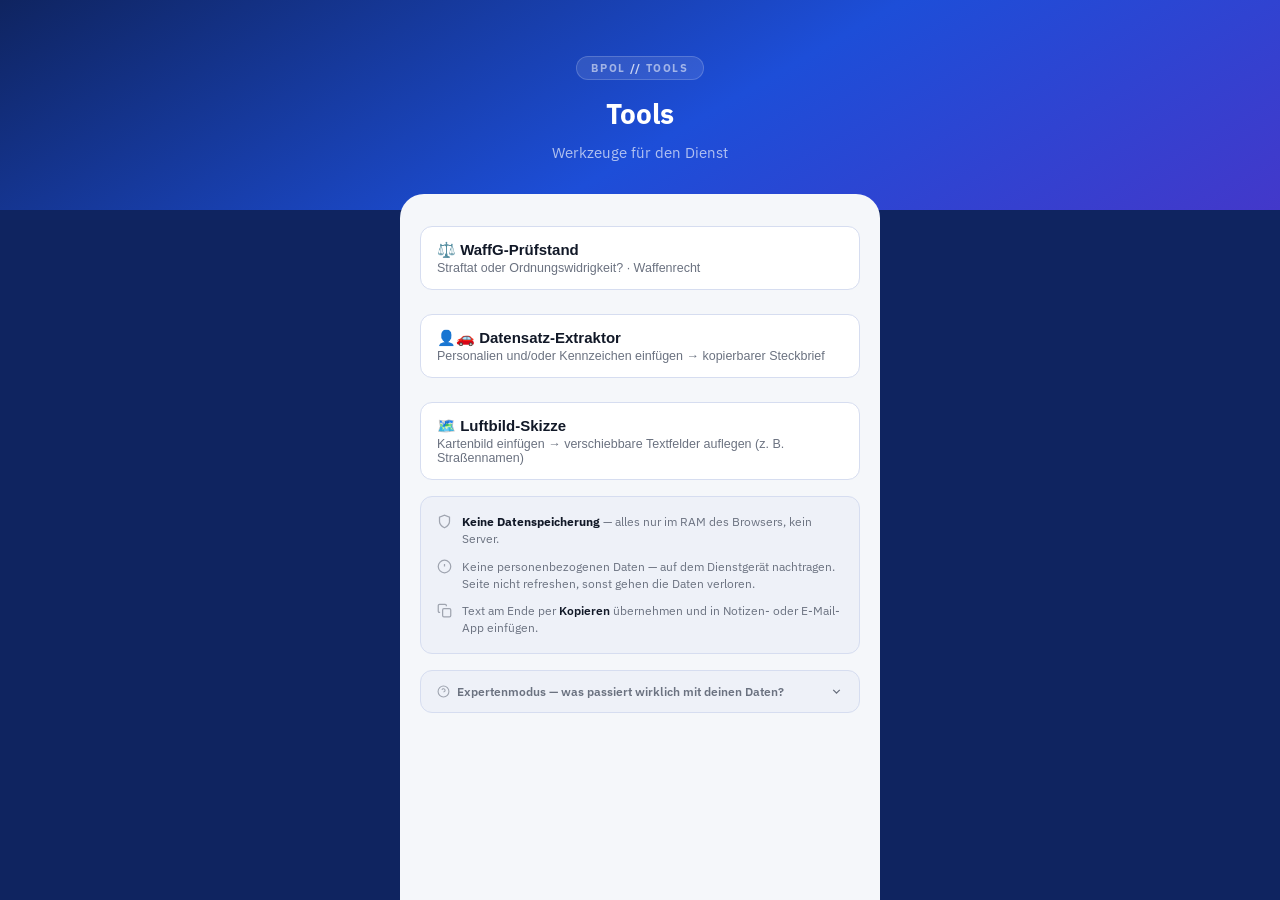
==== index.html @ 1102efae "Luftbild-Skizze: Undo, Löschen, Bearbeitung + Export-Treue - Export entspricht der Vorschau: Ring-St" ====
<!DOCTYPE html>
<html lang="de">
<head>
  <meta charset="UTF-8">
  <meta name="viewport" content="width=device-width, initial-scale=1.0, maximum-scale=1.0">
  <meta http-equiv="Cache-Control" content="no-cache, no-store, must-revalidate">
  <meta http-equiv="Pragma" content="no-cache">
  <meta http-equiv="Expires" content="0">
  <title>Tools v3.87</title>
  <link rel="manifest" href="./manifest.webmanifest">
  <meta name="theme-color" content="#0f2460">
  <link rel="icon" href="./icon-192.png">
  <link rel="apple-touch-icon" href="./apple-touch-icon.png">
  <meta name="apple-mobile-web-app-capable" content="yes">
  <meta name="mobile-web-app-capable" content="yes">
  <meta name="apple-mobile-web-app-status-bar-style" content="black-translucent">
  <meta name="apple-mobile-web-app-title" content="Tools">
  <link rel="stylesheet" href="style.css?v=3.87">
</head>
<body>

<div id="screen-start">
  <div class="start-hero">
    <div class="start-badge">BPOL <span>//</span> Tools</div>
    <div class="start-title">Tools</div>
    <div class="start-sub">Werkzeuge f&uuml;r den Dienst</div>
  </div>
  <div class="start-body">
    <div id="reportEntry" hidden>
      <div class="lib-group-label">Leitfaden laden</div>
      <div class="lib-presets">
        <button class="btn-preset" id="btnPresetStrasse">
          <span class="preset-name">VUF Stra&szlig;e</span>
          <span class="preset-sub">6&nbsp;Abschnitte</span>
        </button>
        <button class="btn-preset" id="btnPresetParkplatz">
          <span class="preset-name">VUF Parkplatz</span>
          <span class="preset-sub">5&nbsp;Abschnitte</span>
        </button>
      </div>
      <div class="lib-group-label">Oder einzeln w&auml;hlen</div>
      <div class="lib-bausteins" id="libraryBausteins"></div>
      <button class="btn-start" id="btnStart" disabled>Aufnahme starten</button>
    </div>
    <button class="btn-tool" id="btnOpenWaffg">
      <span class="btn-tool-name">&#9878;&#65039; WaffG-Pr&uuml;fstand</span>
      <span class="btn-tool-sub">Straftat oder Ordnungswidrigkeit? &middot; Waffenrecht</span>
    </button>
    <button class="btn-tool" id="btnOpenPers">
      <span class="btn-tool-name">&#128100;&#128663; Datensatz-Extraktor</span>
      <span class="btn-tool-sub">Personalien und/oder Kennzeichen einf&uuml;gen &rarr; kopierbarer Steckbrief</span>
    </button>
    <button class="btn-tool" id="btnOpenKarte">
      <span class="btn-tool-name">&#128506;&#65039; Luftbild-Skizze</span>
      <span class="btn-tool-sub">Kartenbild einf&uuml;gen &rarr; verschiebbare Textfelder auflegen (z.&nbsp;B. Stra&szlig;ennamen)</span>
    </button>
    <div class="start-disclaimer">
      <div class="disclaimer-row">
        <svg width="15" height="15" fill="none" stroke="currentColor" stroke-width="2" viewBox="0 0 24 24"><path d="M12 22s8-4 8-10V5l-8-3-8 3v7c0 6 8 10 8 10z"/></svg>
        <span><strong>Keine Datenspeicherung</strong> &mdash; alles nur im RAM des Browsers, kein Server.</span>
      </div>
      <div class="disclaimer-row">
        <svg width="15" height="15" fill="none" stroke="currentColor" stroke-width="2" viewBox="0 0 24 24"><circle cx="12" cy="12" r="10"/><line x1="12" y1="8" x2="12" y2="12"/><line x1="12" y1="16" x2="12.01" y2="16"/></svg>
        <span>Keine personenbezogenen Daten &mdash; auf dem Dienstger&auml;t nachtragen. Seite nicht refreshen, sonst gehen die Daten verloren.</span>
      </div>
      <div class="disclaimer-row">
        <svg width="15" height="15" fill="none" stroke="currentColor" stroke-width="2" viewBox="0 0 24 24"><rect x="9" y="9" width="13" height="13" rx="2"/><path d="M5 15H4a2 2 0 01-2-2V4a2 2 0 012-2h9a2 2 0 012 2v1"/></svg>
        <span>Text am Ende per <em>Kopieren</em> &uuml;bernehmen und in Notizen- oder E-Mail-App einf&uuml;gen.</span>
      </div>
    </div>

    <details class="expert-details">
      <summary class="expert-summary">
        <svg width="13" height="13" fill="none" stroke="currentColor" stroke-width="2" viewBox="0 0 24 24"><circle cx="12" cy="12" r="10"/><path d="M9.09 9a3 3 0 015.83 1c0 2-3 3-3 3"/><line x1="12" y1="17" x2="12.01" y2="17"/></svg>
        Expertenmodus &mdash; was passiert wirklich mit deinen Daten?
        <svg class="expert-chevron" width="13" height="13" fill="none" stroke="currentColor" stroke-width="2.5" viewBox="0 0 24 24"><path d="M6 9l6 6 6-6"/></svg>
      </summary>
      <div class="expert-body">

        <div class="expert-section">
          <div class="expert-section-title">Eingegebene Daten (Namen, Kennzeichen, Aussagen&nbsp;&hellip;)</div>
          <div class="expert-section-text">Bleiben ausschlie&szlig;lich im Arbeitsspeicher des Browsers &ndash; als JavaScript-Variablen. Es findet <strong>keine &Uuml;bertragung</strong> an irgendeinen Server statt. Beim Schlie&szlig;en oder Neuladen der Seite sind alle Daten weg.</div>
        </div>

        <div class="expert-section">
          <div class="expert-section-title">GPS-Standortermittlung (nur wenn du auf &bdquo;Standort ermitteln&ldquo; tippst)</div>
          <div class="expert-section-text">Der Browser fragt dein Ger&auml;t nach den GPS-Koordinaten (Berechtigungsdialog des Betriebssystems). Die Koordinaten werden einmalig an <strong>nominatim.openstreetmap.org</strong> geschickt, um daraus eine Adresse zu machen. OpenStreetMap kann dabei die IP-Adresse und die Koordinaten im Server-Log haben &ndash; wie bei jeder normalen Web-Anfrage. Die App selbst speichert die Koordinaten <em>nicht</em>.</div>
        </div>

        <div class="expert-section">
          <div class="expert-section-title">Stra&szlig;ennamen-Vorschl&auml;ge (Autovervollst&auml;ndigung)</div>
          <div class="expert-section-text">Die Vorschl&auml;ge werden von <strong>overpass-api.de</strong> und <strong>nominatim.openstreetmap.org</strong> geladen (beide betrieben von OpenStreetMap). Das Ergebnis wird im <strong>localStorage des Browsers</strong> unter dem Schl&uuml;ssel <code>gt_streets_v2</code> gespeichert, damit nicht bei jedem Start neu geladen werden muss. Dieser Cache liegt nur lokal auf deinem Ger&auml;t und enth&auml;lt nur Stra&szlig;ennamen aus G&uuml;tersloh &ndash; keine pers&ouml;nlichen Daten.</div>
        </div>

        <div class="expert-section">
          <div class="expert-section-title">Die App selbst &ndash; woher kommt der Code?</div>
          <div class="expert-section-text">HTML, CSS und JavaScript werden von <strong>GitHub Pages</strong> (patrickkies-web/VUF) ausgeliefert. GitHub speichert dabei IP-Adresse, Zeitpunkt und aufgerufene Datei im Standard-Server-Log. Kein Tracking, kein Analytics, keine Werbung, keine Cookies.</div>
        </div>

        <div class="expert-section">
          <div class="expert-section-title">Offline-F&auml;higkeit (Service Worker)</div>
          <div class="expert-section-text">Ein Service Worker l&auml;dt die App-Dateien einmalig in den Browser-Cache, damit die App auch ohne Netz startet. Er &uuml;bertr&auml;gt dabei keine Nutzerdaten &ndash; er liefert nur gecachte App-Dateien aus.</div>
        </div>

        <div class="expert-section">
          <div class="expert-section-title">Was verlässt das Gerät?</div>
          <div class="expert-section-text"><strong>Nur du selbst</strong> &ndash; wenn du den fertig kopierten Text weitersendet (E-Mail, Notizen-App&nbsp;&hellip;). Die App sendet niemals selbst&#8209;st&auml;ndig Bericht&shy;inhalte irgendwohin.</div>
        </div>

      </div>
    </details>
  </div>
</div>

<!-- WaffG-Prüfstand (eigener Bereich) -->
<div id="screen-waffg">
  <div class="waffg-topbar">
    <button class="waffg-back" id="btnWaffgBack">&larr; Zur&uuml;ck</button>
    <div class="waffg-topbar-title">WaffG &middot; Pr&uuml;fstand</div>
    <div class="waffg-topbar-note">Stand: Reform 2024/2025</div>
  </div>
  <div class="waffg-wrap">
    <div class="waffg-hero">
      <div class="waffg-eyebrow">WAFFENRECHT &middot; ORIENTIERUNGSHILFE</div>
      <div class="waffg-title">Straftat oder<br><strong>Ordnungswidrigkeit?</strong></div>
      <div class="waffg-sub">Gegenstand einstufen, Handlung und Ort angeben &mdash; der Pr&uuml;fstand ordnet nach dem Waffengesetz ein und zeigt den Pr&uuml;fpfad. <strong>Keine Rechtsberatung.</strong></div>
    </div>
    <div id="waffgForm"></div>
    <div id="waffgResult"></div>
    <div class="waffg-footer">
      <strong>Keine Rechtsberatung &mdash; Orientierungshilfe.</strong> Deckt Standard-Konstellationen nach dem WaffG (Stand 2024/2025) ab, nicht jeden Sonderfall (BKA-Feststellungsbescheide, Erb-/Bestandsschutz, Gewerbe, Landesrecht der Verbotszonen). Im Zweifel: Fachanwalt f&uuml;r Waffenrecht oder Waffenbeh&ouml;rde.
    </div>
  </div>
</div>

<!-- Personalien-Extraktor (eigener Bereich) -->
<div id="screen-pers">
  <div class="waffg-topbar">
    <button class="waffg-back" id="btnPersBack">&larr; Zur&uuml;ck</button>
    <div class="waffg-topbar-title">Datensatz &middot; Extraktor</div>
    <div class="waffg-topbar-note">nur im Browser</div>
  </div>
  <div class="waffg-wrap">
    <div class="waffg-hero">
      <div class="waffg-eyebrow">DATENSATZ &middot; STECKBRIEF</div>
      <div class="waffg-title">Personalien &amp;<br><strong>Kennzeichen</strong></div>
      <div class="waffg-sub">Personen- oder Kennzeichen-Datensatz (oder beides) einf&uuml;gen &mdash; es wird automatisch erkannt, was vorliegt: <strong>Personalien</strong>, <strong>Halterauskunft mit Fahrzeugdaten</strong> oder beides, ausgegeben als ein kopierbarer Steckbrief.</div>
    </div>
    <div class="waffg-card">
      <div class="waffg-sec">
        <div class="waffg-sec-head"><span class="waffg-sec-n">01</span><h3 class="waffg-sec-title">Datens&auml;tze einf&uuml;gen</h3></div>
        <div id="dsFields"></div>
        <button class="ds-add-btn" id="btnDsAdd" type="button">+ weiteres Datensatzfeld</button>
        <button class="waffg-eval-btn" id="btnPersExtract">Alle extrahieren</button>
      </div>
    </div>
    <div id="persResult"></div>
    <div class="waffg-footer">
      Alle Daten bleiben ausschlie&szlig;lich im Arbeitsspeicher des Browsers &mdash; keine &Uuml;bertragung, keine Speicherung. Beim Neuladen sind sie weg.
    </div>
  </div>
</div>

<!-- Luftbild-/Kartenskizze (eigener Bereich) -->
<div id="screen-karte">
  <div class="karte-bar">
    <button class="waffg-back" id="btnKarteBack">&larr; Zur&uuml;ck</button>
    <button class="karte-btn" id="btnKarteBild" type="button">&#128247; Bild</button>
    <input type="file" id="karteFile" accept="image/*" hidden>
    <button class="karte-btn karte-toggle" id="btnKarteNav" type="button" aria-pressed="false" disabled>&#128269; Navigieren</button>
    <button class="karte-btn karte-toggle" id="btnKarteCrop" type="button" disabled>&#9635; Rahmen ziehen</button>
    <button class="karte-btn" id="btnKarteLabel" type="button" disabled>&#10133; Textfeld</button>
    <button class="karte-btn" id="btnKarteGelaende" type="button" disabled>&#129517; Gel&auml;ndetaufe</button>
    <span class="karte-swatches" id="karteSwatches" title="Ringfarbe">
      <button class="karte-sw" type="button" data-color="#1d4ed8" style="background:#1d4ed8"></button>
      <button class="karte-sw" type="button" data-color="#dc2626" style="background:#dc2626"></button>
      <button class="karte-sw on" type="button" data-color="#141e32" style="background:#141e32"></button>
      <button class="karte-sw" type="button" data-color="#ffffff" style="background:#fff"></button>
    </span>
    <button class="karte-btn karte-mini" id="btnKarteNumMinus" type="button" title="Zahlen kleiner">A&minus;</button>
    <button class="karte-btn karte-mini" id="btnKarteNumPlus" type="button" title="Zahlen gr&ouml;&szlig;er">A+</button>
    <button class="karte-btn karte-toggle on" id="btnKarteTools" type="button" title="Werkzeuge ein-/ausblenden">&#128065; Werkzeuge</button>
    <button class="karte-btn" id="btnKarteUndo" type="button" title="Schritt zur&uuml;ck (Strg+Z)" disabled>&#8630; Zur&uuml;ck</button>
    <button class="karte-btn karte-btn-ghost" id="btnKarteDelete" type="button" title="Auswahl l&ouml;schen (Entf)" disabled>&#128465;&#65039; L&ouml;schen</button>
    <button class="karte-btn" id="btnKarteExport" type="button" disabled>&#11015;&#65039; Ausschnitt speichern</button>
    <button class="karte-btn karte-btn-ghost" id="btnKarteClear" type="button" disabled>Zur&uuml;cksetzen</button>
  </div>
  <div class="karte-stage" id="karteStage">
    <div class="karte-frame" id="karteFrame">
      <div class="karte-canvas" id="karteCanvas"><img id="karteImg" alt="Karte"></div>
      <div class="karte-hint" id="karteHint">
        Kartenbild <strong>einf&uuml;gen</strong> (Strg&nbsp;+&nbsp;V), hierher ziehen oder oben &bdquo;Bild&ldquo; w&auml;hlen.<br>
        Danach: <strong>Rahmen ziehen</strong> f&uuml;r ein freies Format, <strong>Navigieren</strong> zum Zoomen/Verschieben, Textfeld/Gel&auml;ndetaufe auflegen &middot; <strong>Ausschnitt speichern</strong>.
      </div>
    </div>
    <div class="karte-draw" id="karteDraw" hidden>
      <div class="karte-draw-rect" id="karteDrawRect"></div>
      <div class="karte-draw-hint">Rechteck aufziehen &ndash; das wird dein Rahmen</div>
    </div>
  </div>
</div>

<div class="progress-track">
  <div class="progress-fill" id="progress"></div>
</div>

<div class="topbar">
  <div class="logo">BPOL <span>//</span> Bericht</div>
  <div class="step-counter" id="stepCounter">01 / 03</div>
</div>

<div class="app">
  <div class="slides">

    <!-- Slide 1: Streifenwagenbesatzung -->
    <div class="slide active" id="slide-0">
      <div class="question-number">Abschnitt 1 &middot; Frage 1</div>
      <div class="question-text">Wer ist die<br><strong>Streifenwagenbesatzung?</strong></div>
      <div id="streifenwagenList"></div>
      <button class="btn-add" id="btnAddSW">
        <svg width="14" height="14" fill="none" stroke="currentColor" stroke-width="2" viewBox="0 0 24 24">
          <path d="M12 5v14M5 12h14"/>
        </svg>
        Streifenwagen hinzuf&uuml;gen
      </button>
      <div style="display:flex;flex-direction:column;gap:12px;align-items:flex-start">
        <button class="btn-next" id="btnNext0">
          Weiter
          <svg width="16" height="16" fill="none" stroke="currentColor" stroke-width="2" viewBox="0 0 24 24">
            <path d="M5 12h14M12 5l7 7-7 7"/>
          </svg>
        </button>
      </div>
    </div>

    <!-- Slide 2: Einsatzörtlichkeit -->
    <div class="slide" id="slide-1">
      <div class="question-number">Abschnitt 1 &middot; Frage 2</div>
      <div class="question-text">Wo ist die<br><strong>Einsatz&ouml;rtlichkeit?</strong></div>
      <div style="display:grid;grid-template-columns:1fr 90px;gap:10px;align-items:end">
        <div class="input-group" style="position:relative">
          <div class="input-label">Stra&szlig;e</div>
          <input class="field-input" type="text" id="strasse" placeholder="z.B. Berliner Stra&szlig;e" autocomplete="off" autocorrect="off" spellcheck="false">
          <div id="strassen-dropdown" class="street-dropdown"></div>
        </div>
        <div class="input-group">
          <div class="input-label">Nr.</div>
          <input class="field-input" type="text" id="hausnummer" placeholder="12" data-required="true">
        </div>
      </div>
      <div class="row">
        <div class="input-group">
          <div class="input-label">PLZ</div>
          <input class="field-input" type="text" id="plz" placeholder="33330" maxlength="5">
        </div>
        <div class="input-group">
          <div class="input-label">Stadt / Ortsteil</div>
          <input class="field-input" type="text" id="stadt" placeholder="G&uuml;tersloh">
        </div>
      </div>
      <button class="btn-locate" id="btnLocate">
        <svg width="14" height="14" fill="none" stroke="currentColor" stroke-width="2" viewBox="0 0 24 24">
          <circle cx="12" cy="12" r="3"/><path d="M12 2v3M12 19v3M2 12h3M19 12h3"/>
        </svg>
        Standort ermitteln
      </button>
      <div style="display:flex;flex-direction:column;gap:12px;align-items:flex-start">
        <button class="btn-next" id="btnNext1">
          Weiter
          <svg width="16" height="16" fill="none" stroke="currentColor" stroke-width="2" viewBox="0 0 24 24">
            <path d="M5 12h14M12 5l7 7-7 7"/>
          </svg>
        </button>

      </div>
    </div>

    <!-- Slide 3: Einsatzzeit -->
    <div class="slide" id="slide-2">
      <div class="question-number">Abschnitt 1 &middot; Frage 3</div>
      <div class="question-text">Wann wurde der<br><strong>Einsatz vergeben?</strong></div>
      <div class="nachtragen-wrap" id="nachtragenWrap">
        <input type="checkbox" id="nachtragenCheck" style="width:18px;height:18px;accent-color:var(--accent);cursor:pointer;flex-shrink:0">
        <label for="nachtragenCheck">Wird nachgetragen (Uhrzeit unbekannt)</label>
      </div>
      <div class="time-fields" id="timeFields">
        <div class="row">
          <div class="input-group">
            <div class="input-label">Datum</div>
            <input class="field-input" type="date" id="datum">
          </div>
          <div class="input-group">
            <div class="input-label">Uhrzeit</div>
            <input class="field-input" type="time" id="uhrzeit">
          </div>
        </div>
      </div>
      <div style="display:flex;flex-direction:column;gap:12px;align-items:flex-start">
        <button class="btn-next" id="btnNext2">
          Weiter
          <svg width="16" height="16" fill="none" stroke="currentColor" stroke-width="2" viewBox="0 0 24 24">
            <path d="M5 12h14M12 5l7 7-7 7"/>
          </svg>
        </button>

      </div>
    </div>

    <!-- Slide 4: Einsatzanlass -->
    <div class="slide" id="slide-3">
      <div class="question-number">Abschnitt 1 &middot; Frage 4</div>
      <div class="question-text">Was war der<br><strong>Einsatzanlass?</strong></div>
      <div class="input-group">
        <div class="input-label">Anlass</div>
        <textarea class="field-input field-textarea" id="einsatzanlass" placeholder="z.B. Ruhest&ouml;rung durch laute Musik"></textarea>
      </div>
      <div class="suggestions suggestions-anlass">
        <button class="btn-suggestion" data-text="Verkehrsunfallflucht ohne Hinweise auf den Unfallverursacher">VUF ohne Hinweise</button>
        <button class="btn-suggestion" data-text="Verkehrsunfallflucht mit Hinweisen auf den m&ouml;glichen Unfallverursacher">VUF mit Hinweisen</button>
      </div>
      <div style="display:flex;flex-direction:column;gap:12px;align-items:flex-start">
        <button class="btn-next" id="btnNext3">
          Weiter
          <svg width="16" height="16" fill="none" stroke="currentColor" stroke-width="2" viewBox="0 0 24 24">
            <path d="M5 12h14M12 5l7 7-7 7"/>
          </svg>
        </button>

      </div>
    </div>

    <!-- Slide UO-Typ: Art der Örtlichkeit -->
    <div class="slide" id="slide-uo-typ">
      <div class="question-number">Abschnitt 2 &middot; Unfall&ouml;rtlichkeit</div>
      <div class="question-text">Art der<br><strong>&Ouml;rtlichkeit?</strong></div>
      <div class="option-cards">
        <button class="option-card" data-group="uo-typ" data-value="strasse">
          <svg width="28" height="28" fill="none" stroke="currentColor" stroke-width="1.5" viewBox="0 0 24 24">
            <path d="M4 19h16M4 5h16M9 5v14M15 5v14"/>
          </svg>
          Stra&szlig;e
        </button>
        <button class="option-card" data-group="uo-typ" data-value="parkplatz">
          <svg width="28" height="28" fill="none" stroke="currentColor" stroke-width="1.5" viewBox="0 0 24 24">
            <rect x="3" y="3" width="18" height="18" rx="2"/>
            <path d="M9 17V7h4a3 3 0 0 1 0 6H9"/>
          </svg>
          Parkplatz
        </button>
      </div>
    </div>

    <!-- Slide UO-S1: Adresse, Lage & Straßentyp -->
    <!-- Slide UO-S1: Adresse -->
    <div class="slide" id="slide-uo-s1">
      <div class="question-number">Abschnitt 2 &middot; Frage 1</div>
      <div class="question-text">Wo hat sich der<br><strong>Unfall ereignet?</strong></div>
      <p class="question-hint">Straße aus den Vorschlägen wählen — PLZ und Ort werden automatisch eingetragen.</p>
      <div style="display:grid;grid-template-columns:1fr 90px;gap:10px;">
        <div class="input-group">
          <div class="input-label">Stra&szlig;e</div>
          <input class="field-input" type="text" id="uo-strasse" placeholder="z.B. Berliner Stra&szlig;e" autocomplete="off" data-required="true">
        </div>
        <div class="input-group">
          <div class="input-label">Nr.</div>
          <input class="field-input" type="text" id="uo-hausnummer" placeholder="12" data-required="true">
        </div>
      </div>
      <div id="uo-adresse-chips" class="suggestions" style="flex-wrap:wrap"></div>
      <div style="display:flex;flex-direction:column;gap:12px;align-items:flex-start">
        <button class="btn-next" id="btnUoS1">Weiter
          <svg width="16" height="16" fill="none" stroke="currentColor" stroke-width="2" viewBox="0 0 24 24"><path d="M5 12h14M12 5l7 7-7 7"/></svg>
        </button>
      </div>
    </div>

    <!-- Slide UO-S1b: Lage & Straßentyp -->
    <div class="slide" id="slide-uo-s1b">
      <div class="question-number">Abschnitt 2 &middot; Frage 2</div>
      <div class="question-text">Lage &amp;<br><strong>Art der Stra&szlig;e</strong></div>
      <div class="input-group">
        <div class="input-label">Lage</div>
        <div class="suggestions">
          <button class="btn-suggestion" data-group="lage" data-value="innerorts">innerorts</button>
          <button class="btn-suggestion" data-group="lage" data-value="außerorts">au&szlig;erorts</button>
          <button class="btn-suggestion btn-keine" data-group="lage" data-value="none">—</button>
        </div>
      </div>
      <div class="input-group">
        <div class="input-label">Stra&szlig;entyp</div>
        <div class="suggestions">
          <button class="btn-suggestion" data-group="strassentyp" data-value="Bundesstraße">Bundesstra&szlig;e</button>
          <button class="btn-suggestion" data-group="strassentyp" data-value="Landstraße">Landstra&szlig;e</button>
          <button class="btn-suggestion" data-group="strassentyp" data-value="Kreisstraße">Kreisstra&szlig;e</button>
          <button class="btn-suggestion" data-group="strassentyp" data-value="Gemeindestraße">Gemeindestra&szlig;e</button>
          <button class="btn-suggestion btn-keine" data-group="strassentyp" data-value="none">—</button>
        </div>
      </div>
      <div class="input-group">
        <div class="input-label">Ortsteil</div>
        <input class="field-input" type="text" id="uo-ortsteil" list="ortsteil-list" placeholder="z.B. Innenstadt">
        <datalist id="ortsteil-list">
          <option value="Innenstadt"><option value="Avenwedde"><option value="Blankenhagen">
          <option value="Ebbesloh"><option value="Friedrichsdorf"><option value="Hollen">
          <option value="Isselhorst"><option value="Kattenstroth"><option value="Niehorst">
          <option value="Nordhorn"><option value="Spexard"><option value="Sundern">
        </datalist>
      </div>
      <div style="display:flex;flex-direction:column;gap:12px;align-items:flex-start">
        <button class="btn-next" id="btnUoS1b">Weiter
          <svg width="16" height="16" fill="none" stroke="currentColor" stroke-width="2" viewBox="0 0 24 24"><path d="M5 12h14M12 5l7 7-7 7"/></svg>
        </button>
      </div>
    </div>

    <!-- Slide UO-S2: Unfallstelle & Geschwindigkeit -->
    <div class="slide" id="slide-uo-s2">
      <div class="question-number">Abschnitt 2 &middot; Frage 3</div>
      <div class="question-text">Unfallstelle &amp;<br><strong>Geschwindigkeit</strong></div>
      <div class="input-group">
        <div class="input-label">Satz vervollst&auml;ndigen</div>
        <input class="field-input" type="text" id="uo-wo-genau" placeholder="Der Unfall ereignete sich ...">
      </div>
      <div class="input-group">
        <div class="input-label">H&ouml;chstgeschwindigkeit (km/h)</div>
        <div class="suggestions" style="margin-bottom:8px">
          <button class="btn-suggestion" data-speed="30">30</button>
          <button class="btn-suggestion" data-speed="50">50</button>
          <button class="btn-suggestion" data-speed="60">60</button>
          <button class="btn-suggestion" data-speed="70">70</button>
          <button class="btn-suggestion" data-speed="80">80</button>
          <button class="btn-suggestion" data-speed="100">100</button>
        </div>
        <input class="field-input" type="number" id="uo-tempo" placeholder="sonstige km/h" min="1" max="300">
      </div>
      <div class="input-group">
        <div class="input-label">Grundlage (Pflicht bei Geschwindigkeit)</div>
        <div class="suggestions" data-required-if="uo-tempo">
          <button class="btn-suggestion" data-group="tempo-grund" data-value="vz274">VZ. 274</button>
          <button class="btn-suggestion" data-group="tempo-grund" data-value="zone">Zone (VZ 274.1)</button>
          <button class="btn-suggestion" data-group="tempo-grund" data-value="ortschaft">geschlossene Ortschaft</button>
        </div>
      </div>
      <div style="display:flex;flex-direction:column;gap:12px;align-items:flex-start">
        <button class="btn-next" id="btnUoS2">Weiter
          <svg width="16" height="16" fill="none" stroke="currentColor" stroke-width="2" viewBox="0 0 24 24"><path d="M5 12h14M12 5l7 7-7 7"/></svg>
        </button>
      </div>
    </div>

    <!-- Slide UO-S3: Fahrstreifen & Verkehr -->
    <div class="slide" id="slide-uo-s3">
      <div class="question-number">Abschnitt 2 &middot; Frage 4</div>
      <div class="question-text">Fahrstreifen &amp;<br><strong>Verkehr</strong></div>
      <div class="input-group">
        <div class="input-label">Fahrstreifen je Richtung</div>
        <input class="field-input" type="number" id="uo-fahrstreifen" placeholder="1" min="1" max="10" style="width:120px">
      </div>
      <div class="input-group">
        <div class="input-label">Trennung der Richtungsfahrbahnen</div>
        <div class="suggestions">
          <button class="btn-suggestion" data-group="trennung" data-value="mittellinie">durchgezogene Mittellinie</button>
          <button class="btn-suggestion" data-group="trennung" data-value="doppelte-linie">doppelte durchgezogene Linie</button>
          <button class="btn-suggestion" data-group="trennung" data-value="mittelstreifen">begr&uuml;nter Mittelstreifen</button>
          <button class="btn-suggestion" data-group="trennung" data-value="mittelinsel">bauliche Mittelinsel</button>
          <button class="btn-suggestion btn-keine" data-group="trennung" data-value="none">—</button>
        </div>
      </div>
      <div class="input-group">
        <div class="input-label">Verkehrsaufkommen</div>
        <div class="suggestions">
          <button class="btn-suggestion" data-group="verkehr" data-value="schwach">schwach</button>
          <button class="btn-suggestion" data-group="verkehr" data-value="moderat">moderat</button>
          <button class="btn-suggestion" data-group="verkehr" data-value="stark">stark</button>
          <button class="btn-suggestion btn-keine" data-group="verkehr" data-value="none">—</button>
        </div>
      </div>
      <div style="display:flex;flex-direction:column;gap:12px;align-items:flex-start">
        <button class="btn-next" id="btnUoS3">Weiter
          <svg width="16" height="16" fill="none" stroke="currentColor" stroke-width="2" viewBox="0 0 24 24"><path d="M5 12h14M12 5l7 7-7 7"/></svg>
        </button>
      </div>
    </div>

    <!-- Slide UO-S4: Beleuchtung & Streckenverlauf -->
    <div class="slide" id="slide-uo-s4">
      <div class="question-number">Abschnitt 2 &middot; Frage 5</div>
      <div class="question-text">Beleuchtung &amp;<br><strong>Streckenverlauf</strong></div>
      <div class="input-group">
        <div class="input-label">Stra&szlig;enbeleuchtung</div>
        <div class="suggestions">
          <button class="btn-suggestion" data-group="beleuchtung" data-value="in-betrieb">in Betrieb</button>
          <button class="btn-suggestion" data-group="beleuchtung" data-value="nicht-vorhanden">nicht vorhanden</button>
          <button class="btn-suggestion" data-group="beleuchtung" data-value="ausgeschaltet">ausgeschaltet (Tageszeit)</button>
          <button class="btn-suggestion btn-keine" data-group="beleuchtung" data-value="none">—</button>
        </div>
      </div>
      <div class="input-group">
        <div class="input-label">Streckenverlauf &hellip;</div>
        <div class="suggestions">
          <button class="btn-suggestion" data-group="verlauf" data-value="gerade">gerade</button>
          <button class="btn-suggestion" data-group="verlauf" data-value="linkskurve">Linkskurve</button>
          <button class="btn-suggestion" data-group="verlauf" data-value="rechtskurve">Rechtskurve</button>
          <button class="btn-suggestion btn-keine" data-group="verlauf" data-value="none">—</button>
        </div>
      </div>
      <div class="input-group">
        <div class="input-label">&hellip; in Fahrtrichtung</div>
        <input class="field-input" type="text" id="uo-fahrtrichtung" placeholder="z.B. Bielefeld">
      </div>
      <div style="display:flex;flex-direction:column;gap:12px;align-items:flex-start">
        <button class="btn-next" id="btnUoS4">Weiter
          <svg width="16" height="16" fill="none" stroke="currentColor" stroke-width="2" viewBox="0 0 24 24"><path d="M5 12h14M12 5l7 7-7 7"/></svg>
        </button>
      </div>
    </div>

    <!-- Slide UO-S4b: Steigung & Gefälle -->
    <div class="slide" id="slide-uo-s4b">
      <div class="question-number">Abschnitt 2 &middot; Frage 6</div>
      <div class="question-text">Steigung &amp;<br><strong>Gef&auml;lle</strong></div>
      <p class="question-hint">Wie ist das Höhenprofil der Straße an der Unfallörtlichkeit?</p>
      <div class="input-group">
        <div class="input-label">Steigung / Gef&auml;lle</div>
        <div class="suggestions">
          <button class="btn-suggestion" data-group="steigung" data-value="keine">keine</button>
          <button class="btn-suggestion" data-group="steigung" data-value="gefaelle-gering">Gef&auml;lle gering</button>
          <button class="btn-suggestion" data-group="steigung" data-value="gefaelle-maessig">Gef&auml;lle m&auml;&szlig;ig</button>
          <button class="btn-suggestion" data-group="steigung" data-value="gefaelle-stark">Gef&auml;lle stark</button>
          <button class="btn-suggestion" data-group="steigung" data-value="steigung-gering">Steigung gering</button>
          <button class="btn-suggestion" data-group="steigung" data-value="steigung-maessig">Steigung m&auml;&szlig;ig</button>
          <button class="btn-suggestion" data-group="steigung" data-value="steigung-stark">Steigung stark</button>
          <button class="btn-suggestion btn-keine" data-group="steigung" data-value="none">—</button>
        </div>
      </div>
      <div style="display:flex;flex-direction:column;gap:12px;align-items:flex-start">
        <button class="btn-next" id="btnUoS4b">Weiter
          <svg width="16" height="16" fill="none" stroke="currentColor" stroke-width="2" viewBox="0 0 24 24"><path d="M5 12h14M12 5l7 7-7 7"/></svg>
        </button>
      </div>
    </div>

    <!-- Slide UO-S5: Wetter & Sichtverhältnisse -->
    <div class="slide" id="slide-uo-s5">
      <div class="question-number">Abschnitt 2 &middot; Frage 7</div>
      <div class="question-text">Wetter &amp;<br><strong>Sichtverh&auml;ltnisse</strong></div>
      <div class="input-group">
        <div class="input-label">Witterung</div>
        <div class="suggestions">
          <button class="btn-suggestion" data-group="wetter" data-value="trocken">trocken</button>
          <button class="btn-suggestion" data-group="wetter" data-value="regen">Regen</button>
          <button class="btn-suggestion" data-group="wetter" data-value="schneefall">Schneefall</button>
          <button class="btn-suggestion" data-group="wetter" data-value="nebel">Nebel</button>
          <button class="btn-suggestion" data-group="wetter" data-value="frost-eis">Frost / Eis</button>
          <button class="btn-suggestion btn-keine" data-group="wetter" data-value="none">—</button>
        </div>
      </div>
      <div class="input-group">
        <div class="input-label">Fahrbahnzustand</div>
        <div class="suggestions">
          <button class="btn-suggestion" data-group="fahrbahn" data-value="trocken">trocken</button>
          <button class="btn-suggestion" data-group="fahrbahn" data-value="nass">nass</button>
          <button class="btn-suggestion" data-group="fahrbahn" data-value="feucht">feucht</button>
          <button class="btn-suggestion" data-group="fahrbahn" data-value="verschneit">verschneit</button>
          <button class="btn-suggestion" data-group="fahrbahn" data-value="vereist">vereist</button>
          <button class="btn-suggestion btn-keine" data-group="fahrbahn" data-value="none">—</button>
        </div>
      </div>
      <div class="input-group">
        <div class="input-label">Sichtverh&auml;ltnisse</div>
        <div class="suggestions">
          <button class="btn-suggestion" data-group="sicht" data-value="gut">gut</button>
          <button class="btn-suggestion" data-group="sicht" data-value="eingeschraenkt">eingeschr&auml;nkt</button>
          <button class="btn-suggestion" data-group="sicht" data-value="schlecht">schlecht</button>
          <button class="btn-suggestion btn-keine" data-group="sicht" data-value="none">—</button>
        </div>
      </div>
      <div style="display:flex;flex-direction:column;gap:12px;align-items:flex-start">
        <button class="btn-next" id="btnUoS5">Weiter
          <svg width="16" height="16" fill="none" stroke="currentColor" stroke-width="2" viewBox="0 0 24 24"><path d="M5 12h14M12 5l7 7-7 7"/></svg>
        </button>
      </div>
    </div>

    <!-- Slide UO-P1: Parkplatz-Details -->
    <div class="slide" id="slide-uo-p1">
      <div class="question-number">Abschnitt 2 &middot; Frage 1</div>
      <div class="question-text">Parkplatz<br><strong>Details</strong></div>
      <div class="input-group">
        <div class="input-label">Adresse des Parkplatzes</div>
        <input class="field-input" type="text" id="pk-adresse" autocomplete="off">
        <div id="adresse-chips" class="suggestions" style="margin-top:8px;flex-wrap:wrap"></div>
      </div>
      <button class="btn-locate" id="btnLocatePk">
        <svg width="14" height="14" fill="none" stroke="currentColor" stroke-width="2" viewBox="0 0 24 24">
          <circle cx="12" cy="12" r="3"/><path d="M12 2v3M12 19v3M2 12h3M19 12h3"/>
        </svg>
        Standort ermitteln
      </button>
      <div class="input-group">
        <div class="input-label">Zugeh&ouml;rigkeit</div>
        <input class="field-input" type="text" id="pk-zugehoerigkeit" placeholder="z.B. Parkplatz des REWE-Marktes">
      </div>
      <div style="display:flex;flex-direction:column;gap:12px;align-items:flex-start">
        <button class="btn-next" id="btnUoP1">Weiter
          <svg width="16" height="16" fill="none" stroke="currentColor" stroke-width="2" viewBox="0 0 24 24"><path d="M5 12h14M12 5l7 7-7 7"/></svg>
        </button>
      </div>
    </div>

    <!-- Slide UO-P2: Parkplatz-Position -->
    <div class="slide" id="slide-uo-p2">
      <div class="question-number">Abschnitt 2 &middot; Frage 2</div>
      <div class="question-text">Wo auf dem<br><strong>Parkplatz?</strong></div>
      <div class="input-group">
        <div class="input-label">Lage auf dem Parkplatz</div>
        <textarea class="field-input field-textarea" id="pk-position" placeholder="z.B. im hinteren Bereich, Reihe 3 von Norden"></textarea>
      </div>
      <div style="display:flex;flex-direction:column;gap:12px;align-items:flex-start">
        <button class="btn-next" id="btnUoP2">Weiter
          <svg width="16" height="16" fill="none" stroke="currentColor" stroke-width="2" viewBox="0 0 24 24"><path d="M5 12h14M12 5l7 7-7 7"/></svg>
        </button>
      </div>
    </div>

    <!-- Slide UO-Spuren: Spuren auf der Fahrbahn -->
    <div class="slide" id="slide-uo-spuren">
      <div class="question-number">Abschnitt 2 &middot; Spuren</div>
      <div class="question-text">Spuren auf der<br><strong>Fahrbahn?</strong></div>
      <div class="nachtragen-wrap" id="keineSpurenWrap">
        <input type="checkbox" id="keineSpurenCheck" style="width:18px;height:18px;accent-color:var(--accent);cursor:pointer;flex-shrink:0">
        <label for="keineSpurenCheck">Keine Spuren auf der Fahrbahn festgestellt</label>
      </div>
      <div class="time-fields" id="spurenFields">
        <div class="input-group">
          <div class="input-label">Beschreibung der Spuren</div>
          <textarea class="field-input field-textarea" id="uo-spuren" placeholder="z.B. Reifenspuren in Fahrtrichtung, Fahrzeugteile, Flüssigkeiten ..."></textarea>
        </div>
      </div>
      <div style="display:flex;flex-direction:column;gap:12px;align-items:flex-start">
        <button class="btn-next" id="btnUoSpuren">Weiter
          <svg width="16" height="16" fill="none" stroke="currentColor" stroke-width="2" viewBox="0 0 24 24"><path d="M5 12h14M12 5l7 7-7 7"/></svg>
        </button>

      </div>
    </div>

    <!-- FZ-Nummer: Welche Ordnungsnummer? -->
    <div class="slide" id="slide-fz-nummer">
      <div class="question-number">Abschnitt 3 &middot; Fahrzeugspuren</div>
      <div class="question-text">Fahrzeug<br><strong>erfassen</strong></div>
      <div id="fz-nummer-content"></div>
    </div>

    <!-- FZ-Picker: Fahrzeugteile auswählen -->
    <div class="slide" id="slide-fz-picker">
      <div class="question-number">Abschnitt 3 &middot; Fahrzeugteile</div>
      <div class="question-text" id="fz-picker-title">Fahrzeugteile</div>
      <div id="fz-picker-content"></div>
    </div>

    <!-- FZ-Abschluss: Aufgrund / Schaden / Lichtbilder -->
    <div class="slide" id="slide-fz-abschluss">
      <div class="question-number">Abschnitt 3 &middot; Abschluss</div>
      <div class="question-text" id="fz-abschluss-title">Abschluss</div>
      <div id="fz-abschluss-content"></div>
    </div>

    <!-- Schilderungen -->
    <div class="slide" id="slide-schilderungen">
      <div class="question-number">Schilderungen</div>
      <div class="question-text">Wer hat sich<br><strong>ge&auml;u&szlig;ert?</strong></div>
      <div id="schilderungList" style="display:flex;flex-direction:column;gap:12px"></div>
      <div class="schild-hint">Weitere Personen k&ouml;nnen nach Abschluss erg&auml;nzt werden.</div>
      <div style="display:flex;flex-direction:column;gap:12px;align-items:flex-start">
        <button class="btn-next" id="btnGenerateSchilderungen">Weiter
          <svg width="16" height="16" fill="none" stroke="currentColor" stroke-width="2" viewBox="0 0 24 24">
            <path d="M5 12h14M12 5l7 7-7 7"/>
          </svg>
        </button>
      </div>
    </div>

    <!-- Schilderungen: Umstände -->
    <div class="slide" id="slide-schilderungen-umstaende">
      <div class="question-number">Schilderungen</div>
      <div class="question-text">Besondere<br><strong>Umst&auml;nde?</strong></div>
      <div id="umstaendeList"></div>
      <div style="display:flex;flex-direction:column;gap:12px;align-items:flex-start;margin-top:8px">
        <button class="btn-next" id="btnGenerateUmstaende">Weiter
          <svg width="16" height="16" fill="none" stroke="currentColor" stroke-width="2" viewBox="0 0 24 24">
            <path d="M5 12h14M12 5l7 7-7 7"/>
          </svg>
        </button>
      </div>
    </div>

    <!-- Schilderungen: Verletzungen -->
    <div class="slide" id="slide-schilderungen-verletzung">
      <div class="question-number">Schilderungen &middot; Verletzungen</div>
      <div class="question-text">Welche <strong>Verletzungen</strong><br>lagen vor?</div>
      <div id="verletzungList"></div>
      <div style="display:flex;flex-direction:column;gap:12px;align-items:flex-start;margin-top:12px">
        <button class="btn-next" id="btnGenerateVerletzung">Weiter
          <svg width="16" height="16" fill="none" stroke="currentColor" stroke-width="2" viewBox="0 0 24 24">
            <path d="M5 12h14M12 5l7 7-7 7"/>
          </svg>
        </button>
      </div>
    </div>

    <!-- Schilderungen: Körperliche Auffälligkeiten (vereint Alkohol & BtM) -->
    <div class="slide" id="slide-schilderungen-auffaelligkeiten">
      <div class="question-number">Schilderungen &middot; Auffälligkeiten</div>
      <div class="question-text">Welche <strong>Auff&auml;lligkeiten</strong><br>wurden festgestellt?</div>
      <div id="auffaelligkeitenList"></div>
      <div class="custom-inp-row">
        <input type="text" id="auffCustomInput" class="field-input" placeholder="Weitere Auff&auml;lligkeit&#8230;">
        <button type="button" class="btn-add-custom" id="btnAuffCustomAdd">+</button>
      </div>
      <div id="auffCustomList"></div>
      <div style="display:flex;flex-direction:column;gap:12px;align-items:flex-start;margin-top:12px">
        <button class="btn-next" id="btnGenerateAuffaelligkeiten">Weiter
          <svg width="16" height="16" fill="none" stroke="currentColor" stroke-width="2" viewBox="0 0 24 24">
            <path d="M5 12h14M12 5l7 7-7 7"/>
          </svg>
        </button>
      </div>
    </div>

    <!-- Schilderungen: Anweisungen folgen -->
    <div class="slide" id="slide-schilderungen-anweisungen">
      <div class="question-number">Schilderungen &middot; Reaktionsfähigkeit</div>
      <div class="question-text">Anweisungen<br><strong>folgen k&ouml;nnen?</strong></div>
      <div id="anweisungenList"></div>
      <div style="display:flex;flex-direction:column;gap:12px;align-items:flex-start;margin-top:14px">
        <button class="btn-next" id="btnGenerateAnweisungen">Weiter
          <svg width="16" height="16" fill="none" stroke="currentColor" stroke-width="2" viewBox="0 0 24 24">
            <path d="M5 12h14M12 5l7 7-7 7"/>
          </svg>
        </button>
      </div>
    </div>

    <!-- Schilderungen: Alkohol-Test -->
    <div class="slide" id="slide-schilderungen-alkohol-test">
      <div class="question-number">Schilderungen &middot; Alkohol</div>
      <div class="question-text"><strong>Atemalkoholtest</strong><br>durchgef&uuml;hrt?</div>
      <div id="alkTestList"></div>
      <div style="display:flex;flex-direction:column;gap:12px;align-items:flex-start;margin-top:12px">
        <button class="btn-next" id="btnGenerateAlkoholTest">Weiter
          <svg width="16" height="16" fill="none" stroke="currentColor" stroke-width="2" viewBox="0 0 24 24">
            <path d="M5 12h14M12 5l7 7-7 7"/>
          </svg>
        </button>
      </div>
    </div>

    <!-- Schilderungen: BtM-Test -->
    <div class="slide" id="slide-schilderungen-btm-test">
      <div class="question-number">Schilderungen &middot; Betäubungsmittel</div>
      <div class="question-text"><strong>Drogenvortest</strong><br>durchgef&uuml;hrt?</div>
      <div id="btmTestList"></div>
      <div style="display:flex;flex-direction:column;gap:12px;align-items:flex-start;margin-top:12px">
        <button class="btn-next" id="btnGenerateBtmTest">Weiter
          <svg width="16" height="16" fill="none" stroke="currentColor" stroke-width="2" viewBox="0 0 24 24">
            <path d="M5 12h14M12 5l7 7-7 7"/>
          </svg>
        </button>
      </div>
    </div>

    <!-- Schilderungen: Angaben -->
    <div class="slide" id="slide-schilderungen-angaben">
      <div class="question-number">Schilderungen &middot; Angaben</div>
      <div class="question-text">Was hat die Person<br><strong>geschildert?</strong></div>
      <div id="angabenList"></div>
      <div style="display:flex;flex-direction:column;gap:12px;align-items:flex-start;margin-top:12px">
        <button class="btn-next" id="btnGenerateAngaben">Weiter
          <svg width="16" height="16" fill="none" stroke="currentColor" stroke-width="2" viewBox="0 0 24 24">
            <path d="M5 12h14M12 5l7 7-7 7"/>
          </svg>
        </button>
      </div>
    </div>

    <!-- Schilderungen: Übersicht -->
    <div class="slide" id="slide-schilderungen-overview">
      <div class="question-number">Schilderungen</div>
      <div class="question-text">Erfasste<br><strong>Personen</strong></div>
      <div id="schilderungenOverviewList" style="display:flex;flex-direction:column;gap:10px;margin-bottom:20px"></div>
      <div style="display:flex;flex-direction:column;gap:12px;align-items:flex-start">
        <button class="btn-add" id="btnAddWeiterePerson">
          <svg width="14" height="14" fill="none" stroke="currentColor" stroke-width="2" viewBox="0 0 24 24">
            <path d="M12 5v14M5 12h14"/>
          </svg>
          Weitere Person hinzuf&uuml;gen
        </button>
        <button class="btn-next" id="btnErstelleBericht">Bericht erstellen
          <svg width="16" height="16" fill="none" stroke="currentColor" stroke-width="2" viewBox="0 0 24 24">
            <path d="M5 12h14M12 5l7 7-7 7"/>
          </svg>
        </button>
      </div>
    </div>

    <!-- Maßnahmen -->
    <div class="slide" id="slide-massnahmen">
      <div class="question-number">Ma&szlig;nahmen</div>
      <div class="question-text">Welche <strong>Ma&szlig;nahmen</strong><br>wurden getroffen?</div>
      <div id="massnahmenList" class="massnahmen-list"></div>
      <div style="display:flex;flex-direction:column;gap:12px;align-items:flex-start;margin-top:16px">
        <button class="btn-next" id="btnGenerateMassnahmen">Bericht erstellen
          <svg width="16" height="16" fill="none" stroke="currentColor" stroke-width="2" viewBox="0 0 24 24">
            <path d="M5 12h14M12 5l7 7-7 7"/>
          </svg>
        </button>
      </div>
    </div>

    <!-- Haftbefehl -->
    <div class="slide" id="slide-haftbefehl">
      <div class="question-number">Haftbefehl</div>
      <div class="question-text">Vollstreckung<br><strong>Haftbefehl</strong></div>
      <div id="haftbefehlContent"></div>
      <div style="display:flex;flex-direction:column;gap:12px;align-items:flex-start;margin-top:20px">
        <button class="btn-next" id="btnGenerateHaftbefehl">Bericht erstellen
          <svg width="16" height="16" fill="none" stroke="currentColor" stroke-width="2" viewBox="0 0 24 24">
            <path d="M5 12h14M12 5l7 7-7 7"/>
          </svg>
        </button>
      </div>
    </div>

    <!-- PsychKG 1: Verhalten -->
    <div class="slide" id="slide-psychkg">
      <div class="question-number">PsychKG · Schritt 1 von 3</div>
      <div class="question-text">Verhaltens&shy;<strong>auffälligkeit</strong></div>
      <div id="psychkgContent"></div>
      <div style="margin-top:20px">
        <button class="btn-next" id="btnPsychKGWeiter1">Weiter
          <svg width="16" height="16" fill="none" stroke="currentColor" stroke-width="2" viewBox="0 0 24 24">
            <path d="M5 12h14M12 5l7 7-7 7"/>
          </svg>
        </button>
      </div>
    </div>

    <!-- PsychKG 2: SPD & Arzt -->
    <div class="slide" id="slide-psychkg-spd">
      <div class="question-number">PsychKG · Schritt 2 von 3</div>
      <div class="question-text">SPD &amp;<br><strong>Ärztlicher Dienst</strong></div>
      <div id="psychkgSpdContent"></div>
      <div style="margin-top:24px">
        <button class="btn-next" id="btnPsychKGWeiter2">Weiter
          <svg width="16" height="16" fill="none" stroke="currentColor" stroke-width="2" viewBox="0 0 24 24">
            <path d="M5 12h14M12 5l7 7-7 7"/>
          </svg>
        </button>
      </div>
    </div>

    <!-- PsychKG 3: Transport + Vorschau -->
    <div class="slide" id="slide-psychkg-transport">
      <div class="question-number">PsychKG · Schritt 3 von 3</div>
      <div class="question-text">Transport &amp;<br><strong>Begleitung</strong></div>
      <div id="psychkgTransportContent"></div>
      <div style="margin-top:20px">
        <button class="btn-next" id="btnGeneratePsychKG">Bericht erstellen
          <svg width="16" height="16" fill="none" stroke="currentColor" stroke-width="2" viewBox="0 0 24 24">
            <path d="M5 12h14M12 5l7 7-7 7"/>
          </svg>
        </button>
      </div>
    </div>

    <!-- Anzeigenaufnahme 1: Datum / Uhrzeit / Name / Rolle -->
    <div class="slide" id="slide-anzeige-intro">
      <div class="question-number">Anzeigenaufnahme</div>
      <div class="question-text">Wann &amp; wer<br><strong>erschien?</strong></div>
      <div id="anzeigeIntroList"></div>
      <div style="margin-top:20px">
        <button class="btn-next" id="btnAnzeigeIntroWeiter">Weiter
          <svg width="16" height="16" fill="none" stroke="currentColor" stroke-width="2" viewBox="0 0 24 24">
            <path d="M5 12h14M12 5l7 7-7 7"/>
          </svg>
        </button>
      </div>
    </div>

    <!-- Anzeigenaufnahme 1b: Anzeigeinhalt + Satzvorschau -->
    <div class="slide" id="slide-anzeige-was">
      <div class="question-number">Anzeigenaufnahme</div>
      <div class="question-text">Was wurde<br><strong>angezeigt?</strong></div>
      <div id="anzeigeWasList"></div>
      <div style="margin-top:20px">
        <button class="btn-next" id="btnAnzeigeWasWeiter">Weiter
          <svg width="16" height="16" fill="none" stroke="currentColor" stroke-width="2" viewBox="0 0 24 24">
            <path d="M5 12h14M12 5l7 7-7 7"/>
          </svg>
        </button>
      </div>
    </div>

    <!-- Anzeigenaufnahme 2: Person / Belehrung -->
    <div class="slide" id="slide-anzeige-schild">
      <div class="question-number">Anzeigenaufnahme &middot; Person</div>
      <div class="question-text">Rolle &amp;<br><strong>Belehrung</strong></div>
      <div id="anzeigeSchlList"></div>
      <div style="margin-top:16px">
        <button class="btn-next" id="btnAnzeigeSchlWeiter">Weiter
          <svg width="16" height="16" fill="none" stroke="currentColor" stroke-width="2" viewBox="0 0 24 24">
            <path d="M5 12h14M12 5l7 7-7 7"/>
          </svg>
        </button>
      </div>
    </div>

    <!-- Anzeigenaufnahme 3: Angaben -->
    <div class="slide" id="slide-anzeige-angaben">
      <div class="question-number">Anzeigenaufnahme &middot; Angaben</div>
      <div class="question-text"><strong>Angaben</strong><br>der Person</div>
      <div id="anzeigeAngabenList"></div>
      <div style="margin-top:16px">
        <button class="btn-next" id="btnAnzeigeAngabenWeiter">Weiter
          <svg width="16" height="16" fill="none" stroke="currentColor" stroke-width="2" viewBox="0 0 24 24">
            <path d="M5 12h14M12 5l7 7-7 7"/>
          </svg>
        </button>
      </div>
    </div>

    <!-- Anzeigenaufnahme 4: Übersicht -->
    <div class="slide" id="slide-anzeige-overview">
      <div class="question-number">Anzeigenaufnahme</div>
      <div class="question-text">Erfasste<br><strong>Personen</strong></div>
      <div id="anzeigeOverviewList" style="display:flex;flex-direction:column;gap:10px;margin-bottom:20px"></div>
      <div style="display:flex;flex-direction:column;gap:12px;align-items:flex-start">
        <button class="btn-add" id="btnAnzeigeWeiterePerson">
          <svg width="14" height="14" fill="none" stroke="currentColor" stroke-width="2" viewBox="0 0 24 24">
            <path d="M12 5v14M5 12h14"/>
          </svg>
          Weitere Person hinzuf&uuml;gen
        </button>
        <button class="btn-next" id="btnAnzeigeErstelleBericht">Bericht erstellen
          <svg width="16" height="16" fill="none" stroke="currentColor" stroke-width="2" viewBox="0 0 24 24">
            <path d="M5 12h14M12 5l7 7-7 7"/>
          </svg>
        </button>
      </div>
    </div>

    <!-- Blutprobe 1: Anordnung / Entscheidungsweg -->
    <div class="slide" id="slide-blutprobe-anordnung">
      <div class="question-number">Blutprobe &middot; Anordnung</div>
      <div class="question-text">Entscheidungsweg<br><strong>der Anordnung</strong></div>
      <div id="blutprobeAnordnungContent"></div>
      <div style="display:flex;flex-direction:column;gap:12px;align-items:flex-start;margin-top:16px">
        <button class="btn-next" id="btnBlutprobeAnordnung">Weiter
          <svg width="16" height="16" fill="none" stroke="currentColor" stroke-width="2" viewBox="0 0 24 24"><path d="M5 12h14M12 5l7 7-7 7"/></svg>
        </button>
      </div>
    </div>

    <!-- Blutprobe 2: ärztliche Blutentnahme -->
    <div class="slide" id="slide-blutprobe-entnahme">
      <div class="question-number">Blutprobe &middot; Blutentnahme</div>
      <div class="question-text">&Auml;rztliche<br><strong>Blutentnahme</strong></div>
      <div id="blutprobeEntnahmeContent"></div>
      <div style="display:flex;flex-direction:column;gap:12px;align-items:flex-start;margin-top:16px">
        <button class="btn-next" id="btnBlutprobeEntnahme">Bericht erstellen
          <svg width="16" height="16" fill="none" stroke="currentColor" stroke-width="2" viewBox="0 0 24 24"><path d="M5 12h14M12 5l7 7-7 7"/></svg>
        </button>
      </div>
    </div>

    <!-- Vermisste Person 1: Sichtung & Fahrzeuge -->
    <div class="slide" id="slide-vermisst-1">
      <div class="question-number">Vermisste Person &middot; Sichtung</div>
      <div class="question-text">Sichtung &amp;<br><strong>Fahrzeuge</strong></div>
      <div id="vermisst1Content"></div>
      <div style="display:flex;flex-direction:column;gap:12px;align-items:flex-start;margin-top:16px">
        <button class="btn-next" id="btnVermisst1">Weiter
          <svg width="16" height="16" fill="none" stroke="currentColor" stroke-width="2" viewBox="0 0 24 24"><path d="M5 12h14M12 5l7 7-7 7"/></svg>
        </button>
      </div>
    </div>

    <!-- Vermisste Person 2: Gesundheit & Erscheinung -->
    <div class="slide" id="slide-vermisst-2">
      <div class="question-number">Vermisste Person &middot; Gesundheit &amp; Erscheinung</div>
      <div class="question-text">Gesundheit &amp;<br><strong>Erscheinungsbild</strong></div>
      <div id="vermisst2Content"></div>
      <div style="display:flex;flex-direction:column;gap:12px;align-items:flex-start;margin-top:16px">
        <button class="btn-next" id="btnVermisst2">Weiter
          <svg width="16" height="16" fill="none" stroke="currentColor" stroke-width="2" viewBox="0 0 24 24"><path d="M5 12h14M12 5l7 7-7 7"/></svg>
        </button>
      </div>
    </div>

    <!-- Vermisste Person 3: Kontakt & Umfeld -->
    <div class="slide" id="slide-vermisst-3">
      <div class="question-number">Vermisste Person &middot; Kontakt &amp; Umfeld</div>
      <div class="question-text">Kontakt &amp;<br><strong>Umfeld</strong></div>
      <div id="vermisst3Content"></div>
      <div style="display:flex;flex-direction:column;gap:12px;align-items:flex-start;margin-top:16px">
        <button class="btn-next" id="btnVermisst3">Bericht erstellen
          <svg width="16" height="16" fill="none" stroke="currentColor" stroke-width="2" viewBox="0 0 24 24"><path d="M5 12h14M12 5l7 7-7 7"/></svg>
        </button>
      </div>
    </div>

    <!-- Ergebnis -->
    <div class="slide" id="slide-result">
      <div class="question-number">Fertig</div>
      <div class="question-text"><strong>Einsatzbericht</strong></div>
      <div>
        <div class="report-doc" id="reportDoc"></div>
      </div>
      <div style="display:flex;gap:12px;flex-wrap:wrap">
        <button class="btn-copy" id="btnCopy">Text kopieren</button>
        <button class="btn-copy" id="btnReset">Neu starten</button>
      </div>
    </div>

  </div>
</div>

<div class="bottombar">
  <button class="btn-back" id="btnBack" disabled>&larr; Zur&uuml;ck</button>
  <div class="dots" id="dots"></div>
  <div style="width:80px"></div>
</div>

<script src="script.js?v=3.87"></script>
<script>if('serviceWorker'in navigator){navigator.serviceWorker.register('./sw.js').catch(function(){});}</script>

<!-- Bericht-Generierungs-Overlay -->
<div id="genOverlay">
  <div id="genFragLayer"></div>
  <div id="genRadarWrap">
    <canvas id="genCanvas" width="260" height="260"></canvas>
  </div>
  <div id="genStatus"></div>
</div>

</body>
</html>
---- style.css ----
@import url('https://fonts.googleapis.com/css2?family=IBM+Plex+Mono:wght@400;600&family=IBM+Plex+Sans:wght@300;400;500;600&display=swap');

html {
  height: 100%;
  overflow: hidden;
}

*, *::before, *::after {
  box-sizing: border-box;
  margin: 0;
  padding: 0;
}

:root {
  --bg: #f5f7fa;
  --surface: #ffffff;
  --surface2: #eef1f8;
  --border: #d6ddf0;
  --accent: #1d4ed8;
  --accent2: #4f46e5;
  --text: #111827;
  --muted: #6b7280;
  --danger: #dc2626;
}

body {
  font-family: 'IBM Plex Sans', sans-serif;
  background: var(--bg);
  color: var(--text);
  width: 100%;
  height: 100%;
  position: fixed;
  overflow: hidden;
  display: flex;
  align-items: center;
  justify-content: center;
}

/* Layout */
.app {
  position: relative;
  width: 100vw;
  height: 100vh;
  display: flex;
  flex-direction: column;
}

/* Topbar */
.topbar {
  position: fixed;
  top: 0;
  left: 0;
  right: 0;
  display: flex;
  align-items: center;
  justify-content: space-between;
  padding: 16px 24px;
  z-index: 10;
  background: rgba(245,247,250,.92);
  backdrop-filter: blur(10px);
  -webkit-backdrop-filter: blur(10px);
  border-bottom: 1px solid var(--border);
}

.logo {
  font-family: 'IBM Plex Mono', monospace;
  font-size: 11px;
  letter-spacing: .2em;
  color: var(--muted);
  text-transform: uppercase;
}

.logo span {
  color: var(--accent);
}

.step-counter {
  font-family: 'IBM Plex Mono', monospace;
  font-size: 11px;
  letter-spacing: .15em;
  color: var(--muted);
}

/* Progress bar */
.progress-track {
  position: fixed;
  top: 0;
  left: 0;
  right: 0;
  height: 3px;
  background: var(--border);
  z-index: 20;
}

.progress-fill {
  height: 100%;
  background: linear-gradient(90deg, var(--accent), var(--accent2));
  transition: width .6s cubic-bezier(.4, 0, .2, 1);
  box-shadow: 0 0 8px rgba(29,78,216,.3);
}

/* Slides */
.slides {
  flex: 1;
  position: relative;
  display: flex;
  align-items: center;
  justify-content: center;
}

.slide {
  position: absolute;
  width: 100%;
  max-width: 640px;
  padding: 80px 32px 100px;
  display: flex;
  flex-direction: column;
  gap: 32px;
  pointer-events: none;
  opacity: 0;
  transform: translateX(60px);
  transition: opacity .4s cubic-bezier(.4, 0, .2, 1), transform .4s cubic-bezier(.4, 0, .2, 1);
  max-height: 100vh;
  overflow-y: auto;
  scrollbar-width: none;
}

.slide::-webkit-scrollbar {
  display: none;
}

.slide.active {
  opacity: 1;
  transform: translateX(0);
  pointer-events: all;
}

.slide.exit-left {
  opacity: 0;
  transform: translateX(-60px);
}

/* Question elements */
.question-number {
  font-family: 'IBM Plex Mono', monospace;
  font-size: 11px;
  letter-spacing: .25em;
  color: var(--accent);
  text-transform: uppercase;
  display: flex;
  align-items: center;
  gap: 10px;
}

.question-number::after {
  content: '';
  display: block;
  width: 32px;
  height: 1px;
  background: var(--accent);
  opacity: .4;
}

.question-text {
  font-size: clamp(22px, 5vw, 34px);
  font-weight: 300;
  line-height: 1.25;
  letter-spacing: -.02em;
  color: var(--text);
}

.question-text strong {
  font-weight: 600;
}

.question-hint {
  font-size: 14px;
  color: var(--muted);
  margin-top: -16px;
  line-height: 1.5;
}

/* Form elements */
.input-group {
  display: flex;
  flex-direction: column;
  gap: 10px;
}

.input-label {
  font-family: 'IBM Plex Sans', sans-serif;
  font-size: 13px;
  font-weight: 600;
  letter-spacing: 0;
  color: var(--muted);
  text-transform: none;
}

.field-input,
.field-select {
  background: var(--surface);
  border: 1.5px solid var(--border);
  border-radius: 10px;
  padding: 14px 18px;
  color: var(--text);
  font-family: 'IBM Plex Sans', sans-serif;
  font-size: 16px;
  width: 100%;
  outline: none;
  transition: border-color .2s, box-shadow .2s;
  -webkit-appearance: none;
}

.field-input:focus,
.field-select:focus {
  border-color: var(--accent);
  box-shadow: 0 0 0 3px rgba(29,78,216,.1);
}

.field-input::placeholder {
  color: #9ca3af;
}

.field-select {
  cursor: pointer;
  background-image: url("data:image/svg+xml,%3Csvg xmlns='http://www.w3.org/2000/svg' width='12' height='12' fill='none' stroke='%236b7280' stroke-width='2' viewBox='0 0 24 24'%3E%3Cpath d='M6 9l6 6 6-6'/%3E%3C/svg%3E");
  background-repeat: no-repeat;
  background-position: right 14px center;
  padding-right: 40px;
}

.field-select option,
.field-select optgroup {
  background: #fff;
  color: var(--text);
}

.row {
  display: grid;
  grid-template-columns: 1fr 1fr;
  gap: 12px;
}

/* Besatzung */
.sw-card {
  border: 1.5px solid var(--border);
  border-radius: 12px;
  overflow: hidden;
  margin-bottom: 14px;
}
.sw-header {
  display: flex;
  align-items: center;
  justify-content: space-between;
  padding: 9px 14px;
  background: var(--surface2);
  border-bottom: 1.5px solid var(--border);
}
.sw-title {
  font-size: 12px;
  font-weight: 700;
  color: var(--muted);
  text-transform: uppercase;
  letter-spacing: 0.05em;
}
.sw-body {
  padding: 12px 14px;
  display: flex;
  flex-direction: column;
  gap: 8px;
}

.besatzung-list {
  display: flex;
  flex-direction: column;
  gap: 10px;
}

.besatzung-item {
  display: flex;
  align-items: center;
  gap: 10px;
  background: var(--surface);
  border: 1.5px solid var(--border);
  border-radius: 12px;
  padding: 10px 14px;
  cursor: grab;
  transition: border-color .2s, box-shadow .2s;
  user-select: none;
}

.besatzung-item:active {
  cursor: grabbing;
}

.besatzung-item.dragging {
  opacity: .4;
}

.besatzung-item.drag-over {
  border-color: var(--accent);
  box-shadow: 0 0 0 2px rgba(29,78,216,.15);
}

.drag-handle {
  color: var(--border);
  display: flex;
  flex-direction: column;
  gap: 3px;
  padding: 2px 4px;
  flex-shrink: 0;
}

.drag-handle span {
  display: block;
  width: 16px;
  height: 2px;
  background: currentColor;
  border-radius: 2px;
}

.drag-hint {
  font-size: 12px;
  color: var(--muted);
  display: flex;
  align-items: center;
  gap: 6px;
  opacity: .7;
}

.besatzung-fields {
  display: flex;
  gap: 8px;
  flex: 1;
}

.besatzung-fields .field-input {
  flex: 1;
  padding: 10px 14px;
  font-size: 16px;
}

.besatzung-fields .field-select {
  width: 110px;
  flex-shrink: 0;
  padding: 10px 32px 10px 12px;
  font-size: 16px;
}

.btn-remove {
  background: none;
  border: none;
  color: #c4ccd8;
  cursor: pointer;
  padding: 4px;
  border-radius: 6px;
  transition: color .2s, background .2s;
  flex-shrink: 0;
  font-size: 20px;
  line-height: 1;
}

.btn-remove:hover {
  color: var(--danger);
  background: rgba(220,38,38,.06);
}

/* Buttons */
.btn-add {
  display: flex;
  align-items: center;
  gap: 8px;
  background: var(--surface);
  border: 1.5px dashed var(--border);
  color: var(--muted);
  font-family: 'IBM Plex Sans', sans-serif;
  font-size: 14px;
  font-weight: 500;
  letter-spacing: 0;
  padding: 14px 18px;
  border-radius: 12px;
  cursor: pointer;
  transition: border-color .2s, color .2s, background .2s;
  width: 100%;
  justify-content: center;
}

.btn-add:hover {
  border-color: var(--accent);
  color: var(--accent);
  background: rgba(29,78,216,.03);
}

.nachtragen-wrap {
  display: flex;
  align-items: center;
  gap: 12px;
  padding: 14px 18px;
  background: var(--surface);
  border: 1.5px solid var(--border);
  border-radius: 10px;
  cursor: pointer;
}

.nachtragen-wrap label {
  font-size: 15px;
  color: var(--muted);
  cursor: pointer;
}

.time-fields {
  transition: opacity .3s;
}

.time-fields.hidden {
  opacity: .3;
  pointer-events: none;
}

.btn-next {
  display: inline-flex;
  align-items: center;
  gap: 12px;
  background: var(--accent);
  color: #fff;
  font-family: 'IBM Plex Sans', sans-serif;
  font-size: 17px;
  font-weight: 600;
  letter-spacing: 0;
  text-transform: none;
  padding: 16px 36px;
  border: none;
  border-radius: 14px;
  cursor: pointer;
  align-self: flex-start;
  transition: background .2s, transform .15s, box-shadow .2s;
  box-shadow: 0 4px 16px rgba(29,78,216,.3);
}

.btn-next:hover {
  background: #1e40af;
  transform: translateY(-1px);
  box-shadow: 0 6px 22px rgba(29,78,216,.4);
}

.hint {
  font-size: 13px;
  color: var(--muted);
  display: flex;
  align-items: center;
  gap: 6px;
}

.hint kbd {
  background: var(--border);
  border-radius: 4px;
  padding: 2px 7px;
  font-family: 'IBM Plex Mono', monospace;
  font-size: 10px;
  color: var(--muted);
}

/* Bottombar */
.bottombar {
  position: fixed;
  bottom: 0;
  left: 0;
  right: 0;
  padding: 16px 24px;
  display: flex;
  align-items: center;
  justify-content: space-between;
  background: rgba(245,247,250,.92);
  backdrop-filter: blur(10px);
  -webkit-backdrop-filter: blur(10px);
  border-top: 1px solid var(--border);
  z-index: 10;
}

.btn-back {
  background: var(--surface);
  border: 1.5px solid var(--border);
  color: var(--muted);
  font-family: 'IBM Plex Mono', monospace;
  font-size: 11px;
  letter-spacing: .1em;
  padding: 12px 20px;
  border-radius: 10px;
  cursor: pointer;
  transition: border-color .2s, color .2s;
}

.btn-back:hover {
  border-color: var(--accent);
  color: var(--accent);
}

.btn-back:disabled {
  opacity: .25;
  cursor: default;
}

/* Dots */
.dots {
  display: flex;
  gap: 8px;
}

.dot {
  width: 7px;
  height: 7px;
  border-radius: 50%;
  background: var(--border);
  transition: background .3s, transform .3s;
}

.dot.active {
  background: var(--accent);
  transform: scale(1.3);
  box-shadow: 0 0 6px rgba(29,78,216,.4);
}

.dot.done {
  background: var(--accent2);
}

/* Result */
.report-doc {
  background: var(--surface);
  border: 1.5px solid var(--border);
  border-radius: 12px;
  padding: 28px 32px;
  font-size: 11pt;
  line-height: 1.28;
  color: var(--text);
  font-family: 'Calibri', 'Trebuchet MS', Arial, sans-serif;
  box-shadow: 0 2px 12px rgba(0,0,0,.06);
}
.report-heading {
  font-weight: 700;
  font-size: 11pt;
  line-height: 1.28;
  font-family: 'Calibri', 'Trebuchet MS', Arial, sans-serif;
  color: var(--text);
  margin: 0 0 2px 0;
  display: flex;
  align-items: center;
  justify-content: space-between;
  gap: 8px;
}

.report-edit-btn {
  flex-shrink: 0;
  font-size: 11px;
  font-weight: 500;
  color: var(--muted);
  background: none;
  border: 1px solid var(--border);
  border-radius: 6px;
  padding: 2px 8px;
  cursor: pointer;
  font-family: inherit;
  transition: color .15s, border-color .15s;
}
.report-edit-btn:hover {
  color: var(--text);
  border-color: var(--text);
}

.az-uebernehmen-btn {
  margin-top: 5px;
  font-size: 11px;
  color: var(--muted);
  background: none;
  border: 1px solid var(--border);
  border-radius: 6px;
  padding: 3px 10px;
  cursor: pointer;
  font-family: inherit;
  transition: color .15s, border-color .15s;
  display: inline-block;
}
.az-uebernehmen-btn:hover {
  color: var(--text);
  border-color: var(--text);
}
.report-body {
  white-space: pre-wrap;
  font-size: 11pt;
  line-height: 1.28;
  font-family: 'Calibri', 'Trebuchet MS', Arial, sans-serif;
  color: var(--text);
  margin: 0;
}
.report-spacer { height: 1.28em; }
.report-subheading { margin-left: 14px; }

.btn-copy {
  display: inline-flex;
  align-items: center;
  gap: 8px;
  background: var(--surface);
  border: 1.5px solid var(--border);
  color: var(--muted);
  font-family: 'IBM Plex Mono', monospace;
  font-size: 11px;
  letter-spacing: .1em;
  padding: 12px 22px;
  border-radius: 10px;
  cursor: pointer;
  transition: border-color .2s, color .2s;
}

.btn-copy:hover {
  border-color: var(--accent);
  color: var(--accent);
}

.btn-copy.copied {
  border-color: #16a34a;
  color: #16a34a;
}

.btn-locate {
  display: inline-flex;
  align-items: center;
  gap: 8px;
  background: var(--surface);
  border: 1.5px solid var(--border);
  color: var(--muted);
  font-family: 'IBM Plex Mono', monospace;
  font-size: 11px;
  letter-spacing: .1em;
  padding: 10px 16px;
  border-radius: 10px;
  cursor: pointer;
  transition: border-color .2s, color .2s;
  align-self: flex-start;
}

.btn-locate:hover {
  border-color: var(--accent);
  color: var(--accent);
}

.btn-locate:disabled {
  opacity: .4;
  cursor: default;
}

.option-cards {
  display: flex;
  gap: 14px;
}

.option-card {
  flex: 1;
  background: var(--surface);
  border: 1.5px solid var(--border);
  border-radius: 16px;
  padding: 28px 20px;
  cursor: pointer;
  display: flex;
  flex-direction: column;
  align-items: center;
  gap: 12px;
  font-family: 'IBM Plex Sans', sans-serif;
  font-size: 16px;
  font-weight: 500;
  color: var(--text);
  transition: border-color .2s, background .2s, color .2s, box-shadow .2s;
}

.option-card:hover,
.option-card.active {
  border-color: var(--accent);
  background: rgba(29,78,216,.04);
  color: var(--accent);
  box-shadow: 0 2px 12px rgba(29,78,216,.12);
}

.suggestions {
  display: flex;
  flex-wrap: wrap;
  gap: 10px;
}

.btn-suggestion {
  background: var(--surface);
  border: 1.5px solid var(--border);
  color: var(--text);
  font-family: 'IBM Plex Sans', sans-serif;
  font-size: 15px;
  font-weight: 400;
  letter-spacing: 0;
  padding: 11px 20px;
  border-radius: 10px;
  cursor: pointer;
  transition: border-color .2s, color .2s, background .2s, box-shadow .2s;
}

.btn-suggestion:hover {
  border-color: var(--accent);
  color: var(--accent);
  background: rgba(29,78,216,.04);
}

.btn-suggestion.active {
  border-color: var(--accent);
  color: var(--accent);
  background: rgba(29,78,216,.08);
  font-weight: 600;
}

.suggestions-anlass .btn-suggestion {
  opacity: .45;
}
.suggestions-anlass .btn-suggestion:hover {
  opacity: 1;
}
.suggestions-anlass .btn-suggestion.active {
  opacity: 1;
}
.suggestions-anlass.has-selection .btn-suggestion:not(.active) {
  opacity: .25;
}

.field-textarea {
  resize: vertical;
  min-height: 90px;
  line-height: 1.6;
}

.preview-box {
  background: var(--surface2);
  border: 1.5px solid var(--border);
  border-radius: 10px;
  padding: 16px 20px;
  font-size: 14px;
  line-height: 1.7;
  color: var(--muted);
  white-space: pre-wrap;
  font-style: italic;
}

/* Maßnahmen-Buttons */
.massnahmen-list {
  display: flex;
  flex-direction: column;
  gap: 10px;
}

.massnahme-btn {
  display: flex;
  align-items: center;
  gap: 14px;
  width: 100%;
  padding: 16px 18px;
  background: var(--surface);
  border: 1.5px solid var(--border);
  border-radius: 12px;
  font-family: 'IBM Plex Sans', sans-serif;
  font-size: 15px;
  font-weight: 500;
  color: var(--text);
  cursor: pointer;
  text-align: left;
  transition: border-color .2s, background .2s, color .2s;
}
.massnahme-btn:hover {
  border-color: var(--accent);
  background: rgba(29,78,216,.03);
}
.massnahme-btn.active {
  border-color: var(--accent);
  background: rgba(29,78,216,.07);
  color: var(--accent);
}

.mb-check {
  width: 22px; height: 22px;
  border-radius: 50%;
  border: 2px solid var(--border);
  flex-shrink: 0;
  display: flex; align-items: center; justify-content: center;
  transition: border-color .2s, background .2s;
  color: transparent;
}
.massnahme-btn.active .mb-check {
  border-color: var(--accent);
  background: var(--accent);
  color: #fff;
}

.mb-label { flex: 1; }

.mb-chevron {
  display: flex; align-items: center;
  color: var(--muted);
  transition: transform .2s;
}
.massnahme-btn.open .mb-chevron { transform: rotate(180deg); }

.massnahme-sub {
  margin-top: 4px;
  padding: 14px 18px;
  background: var(--surface);
  border: 1.5px solid var(--border);
  border-radius: 10px;
}

.psychkg-ta {
  min-height: 130px;
  width: 100%;
  box-sizing: border-box;
}

.anzeige-satz-preview {
  background: var(--surface2);
  border: 1px solid var(--border);
  border-radius: 10px;
  padding: 12px 14px;
  font-size: 14px;
  line-height: 1.6;
  color: var(--text);
  white-space: pre-wrap;
}

.hb-ort-hint {
  font-size: 13px;
  color: var(--muted);
  padding: 6px 10px;
  background: var(--surface2);
  border-radius: 7px;
  margin-bottom: 2px;
}

.psychkg-divider {
  border: none;
  border-top: 1.5px solid var(--border);
  margin: 20px 0;
}

.psychkg-name-lbl {
  font-size: 14px;
  font-weight: 600;
  margin-bottom: 8px;
  color: var(--text);
}
.psychkg-name-inp {
  width: 100%;
  font-size: 17px;
  box-sizing: border-box;
}

.besch-az-row {
  display: flex;
  gap: 10px;
}
.besch-az-field {
  flex: 1;
  display: flex;
  flex-direction: column;
  gap: 4px;
}
.besch-az-field label {
  font-size: 12px;
  color: var(--muted);
  font-weight: 500;
}

.az-preview-wrap {
  margin-top: 10px;
  padding: 8px 12px;
  background: var(--surface2);
  border: 1px solid var(--border);
  border-radius: 8px;
  font-size: 13px;
}
.az-preview-label {
  color: var(--muted);
  font-weight: 500;
}
.az-preview-val {
  font-family: 'IBM Plex Mono', monospace;
  color: var(--accent);
  font-weight: 600;
  letter-spacing: .03em;
}

.email-previews-wrap {
  display: flex;
  flex-direction: column;
  gap: 12px;
  margin-top: 14px;
}

.email-preview-card {
  border: 1.5px solid var(--border);
  border-radius: 10px;
  overflow: hidden;
  background: var(--surface2);
}
.email-preview-hdr {
  display: flex;
  align-items: center;
  justify-content: space-between;
  padding: 10px 14px;
  border-bottom: 1px solid var(--border);
  font-size: 13px;
  font-weight: 600;
  color: var(--muted);
}
.email-preview-body {
  padding: 14px 16px;
  font-size: 14px;
  line-height: 1.65;
  color: var(--text);
  white-space: pre-wrap;
  font-family: 'IBM Plex Sans', sans-serif;
}

.btn-copy-email {
  display: flex;
  align-items: center;
  gap: 6px;
  padding: 6px 12px;
  background: var(--accent);
  color: #fff;
  border: none;
  border-radius: 7px;
  font-size: 12px;
  font-weight: 600;
  cursor: pointer;
  transition: opacity .15s, background .15s;
  font-family: 'IBM Plex Sans', sans-serif;
}
.btn-copy-email:hover { opacity: .85; }
.btn-copy-email.copied { background: #16a34a; }

/* Vorlagen-Picker */
.vorlage-picker {
  border: 1.5px solid var(--border);
  border-radius: 12px;
  overflow: hidden;
  margin-bottom: 4px;
}

.vorlage-picker-summary {
  display: flex;
  align-items: center;
  justify-content: space-between;
  padding: 13px 16px;
  background: var(--surface);
  cursor: pointer;
  font-size: 14px;
  font-weight: 600;
  color: var(--text);
  list-style: none;
  user-select: none;
  gap: 10px;
}
.vorlage-picker-summary::-webkit-details-marker { display: none; }

.vp-label { flex: 1; }

.vp-chevron { display: flex; align-items: center; transition: transform .2s; }
.vorlage-picker[open] .vp-chevron { transform: rotate(180deg); }

.vorlage-picker-body {
  border-top: 1.5px solid var(--border);
  padding: 6px;
  background: var(--surface);
  display: flex;
  flex-direction: column;
  gap: 2px;
}

.vorlage-picker-item {
  display: flex;
  flex-direction: column;
  align-items: flex-start;
  width: 100%;
  text-align: left;
  background: none;
  border: none;
  border-radius: 8px;
  padding: 10px 12px;
  cursor: pointer;
  font-family: 'IBM Plex Sans', sans-serif;
  color: var(--text);
  transition: background .15s;
  gap: 2px;
}
.vorlage-picker-item:hover { background: rgba(0,0,0,.04); }
.vorlage-picker-item.active { background: rgba(29,78,216,.08); }

.vpi-label { font-size: 14px; font-weight: 600; }
.vpi-desc { font-size: 12px; color: var(--muted); }
.vorlage-picker-item.active .vpi-label { color: var(--accent); }
.vorlage-picker-item.active .vpi-desc { color: var(--accent); opacity: .7; }

/* Street autocomplete dropdown */
.street-dropdown {
  display: none;
  position: absolute;
  left: 0;
  right: 0;
  top: calc(100% + 4px);
  background: var(--surface);
  border: 1.5px solid var(--border);
  border-radius: 10px;
  z-index: 200;
  max-height: 220px;
  overflow-y: auto;
  box-shadow: 0 8px 24px rgba(0,0,0,.12);
}

.street-dropdown.open {
  display: block;
}

.street-dropdown-item {
  padding: 13px 18px;
  font-size: 15px;
  color: var(--text);
  cursor: pointer;
  border-bottom: 1px solid var(--border);
}

.street-dropdown-item:last-child {
  border-bottom: none;
}

.street-dropdown-item:active,
.street-dropdown-item.hover {
  background: rgba(29,78,216,.07);
  color: var(--accent);
}

.street-dropdown-hint {
  color: var(--muted);
  font-style: italic;
  cursor: default;
  pointer-events: none;
}

.btn-keine {
  opacity: .5;
  border-style: dashed;
  min-width: 40px;
}
.btn-keine.active {
  border-style: dashed;
  border-color: var(--muted);
  color: var(--muted);
  background: rgba(107,114,128,.08);
  opacity: 1;
}
.suggestions.chip-error {
  outline: 1.5px solid var(--danger);
  border-radius: 10px;
  padding: 6px;
}
.field-input.field-error {
  border-color: var(--danger);
  box-shadow: 0 0 0 3px rgba(220,38,38,.1);
}
.btn-dev-skip {
  display: inline-flex;
  align-items: center;
  gap: 6px;
  background: transparent;
  border: 1.5px dashed #f59e0b;
  border-radius: 10px;
  color: #f59e0b;
  font-family: 'IBM Plex Mono', monospace;
  font-size: 11px;
  letter-spacing: .05em;
  padding: 10px 16px;
  cursor: pointer;
  opacity: .7;
}
.btn-dev-skip:hover { opacity: 1; }
.btn-info {
  background: transparent;
  border: 1.5px solid var(--border);
  border-radius: 50%;
  width: 22px;
  height: 22px;
  min-width: 22px;
  color: var(--muted);
  font-size: 13px;
  cursor: pointer;
  padding: 0;
  flex-shrink: 0;
  display: inline-flex;
  align-items: center;
  justify-content: center;
  line-height: 1;
  transition: border-color .2s, color .2s;
}
.btn-info:hover { border-color: var(--accent); color: var(--accent); }
.info-box {
  background: rgba(29,78,216,.05);
  border: 1px solid rgba(29,78,216,.2);
  border-radius: 10px;
  padding: 12px 16px;
  font-size: 13px;
  color: var(--muted);
  line-height: 1.6;
}

/* ── Generate-Overlay ──────────────────────────────────── */
#genOverlay {
  position: fixed;
  inset: 0;
  z-index: 9999;
  display: flex;
  flex-direction: column;
  align-items: center;
  justify-content: center;
  gap: 28px;
  background: rgba(245, 247, 250, .96);
  backdrop-filter: blur(10px);
  opacity: 0;
  pointer-events: none;
}

#genFragLayer {
  position: absolute;
  inset: 0;
  overflow: hidden;
  pointer-events: none;
}

#genRadarWrap {
  position: relative;
  width: 260px;
  height: 260px;
}

#genCanvas {
  display: block;
  width: 260px;
  height: 260px;
}

#genStatus {
  font-family: 'IBM Plex Mono', monospace;
  font-size: 12px;
  letter-spacing: .14em;
  color: var(--accent);
  min-height: 1.4em;
}

.gen-frag {
  position: absolute;
  font-family: 'IBM Plex Mono', monospace;
  font-size: 10px;
  color: var(--accent);
  opacity: 0;
  white-space: nowrap;
  pointer-events: none;
  animation: gen-frag-fly 1.75s ease-out forwards;
}

@keyframes gen-frag-fly {
  0%   { opacity: 0;   transform: translate(0, 0); }
  15%  { opacity: .65; }
  85%  { opacity: .4;  }
  100% { opacity: 0;   transform: translate(var(--dx), var(--dy)); }
}

.gen-ring {
  position: absolute;
  border: 2px solid var(--accent);
  border-radius: 50%;
  opacity: 0;
  animation: gen-ring-out .9s ease-out forwards;
}

@keyframes gen-ring-out {
  0%   { transform: scale(.2); opacity: .85; }
  100% { transform: scale(1.5); opacity: 0; }
}

.gen-particle {
  position: absolute;
  width: 4px;
  height: 4px;
  border-radius: 50%;
  background: var(--accent);
  animation: gen-particle-fly .7s ease-out forwards;
}

@keyframes gen-particle-fly {
  0%   { transform: translate(0, 0); opacity: 1; }
  100% { transform: translate(var(--dx), var(--dy)); opacity: 0; }
}

/* Fahrzeugspuren v2.9 – slide-based */
.btn-fz-num {
  border: 1.5px solid var(--border);
  background: var(--surface);
  color: var(--text);
  padding: 12px 20px;
  border-radius: 10px;
  font-size: 20px;
  font-weight: 700;
  cursor: pointer;
  font-family: 'IBM Plex Mono', monospace;
  min-width: 68px;
  transition: border-color .15s, background .15s, color .15s;
}

.btn-fz-num.done {
  border-color: #16a34a;
  color: #16a34a;
  background: rgba(22,163,74,.08);
}

.btn-fz-num.selected {
  border-color: var(--accent);
  color: var(--accent);
  background: rgba(29,78,216,.1);
  box-shadow: 0 0 0 1px var(--accent);
}

.btn-fz-num.done.selected {
  border-color: #16a34a;
  color: #16a34a;
  background: rgba(22,163,74,.15);
  box-shadow: 0 0 0 1px #16a34a;
}

.btn-fz-num.add {
  border-style: dashed;
  font-size: 22px;
  min-width: 54px;
  color: var(--muted);
}

.fz-category-label {
  font-size: 11px;
  font-weight: 600;
  letter-spacing: .08em;
  text-transform: uppercase;
  color: var(--muted);
}

.fz-part-chips {
  display: flex;
  flex-wrap: wrap;
  gap: 7px;
}

.btn-part-chip {
  background: var(--surface);
  border: 1.5px solid var(--border);
  color: var(--text);
  font-family: 'IBM Plex Sans', sans-serif;
  font-size: 13px;
  font-weight: 400;
  padding: 8px 6px;
  border-radius: 8px;
  cursor: pointer;
  width: 100%;
  text-align: center;
  transition: border-color .15s, color .15s, background .15s, box-shadow .15s;
}

.btn-part-chip:hover {
  border-color: var(--accent);
  color: var(--accent);
  background: rgba(29,78,216,.04);
}

.btn-part-chip.active {
  border-color: var(--accent);
  color: var(--accent);
  background: rgba(29,78,216,.1);
  font-weight: 600;
  box-shadow: 0 0 0 1px var(--accent);
}

.btn-det-next {
  display: inline-flex;
  align-items: center;
  gap: 8px;
  background: var(--accent);
  color: #fff;
  font-family: 'IBM Plex Sans', sans-serif;
  font-size: 14px;
  font-weight: 600;
  padding: 12px 22px;
  border: none;
  border-radius: 10px;
  cursor: pointer;
  transition: background .2s, box-shadow .2s;
  box-shadow: 0 3px 10px rgba(29,78,216,.25);
}

.btn-det-next:hover {
  background: #1e40af;
  box-shadow: 0 4px 14px rgba(29,78,216,.35);
}

.btn-det-next:disabled {
  cursor: default;
}

.btn-det-back {
  background: var(--surface);
  border: 1.5px solid var(--border);
  color: var(--muted);
  font-family: 'IBM Plex Sans', sans-serif;
  font-size: 13px;
  font-weight: 400;
  padding: 10px 16px;
  border-radius: 10px;
  cursor: pointer;
  transition: border-color .2s, color .2s;
}

.btn-det-back:hover {
  border-color: var(--accent);
  color: var(--accent);
}

/* ── Startbildschirm ──────────────────────────────────────── */
#screen-start {
  position: fixed;
  inset: 0;
  background: #0f2460;
  z-index: 9999;
  display: flex;
  flex-direction: column;
  overflow-y: auto;
  scrollbar-width: none;
  transition: opacity .5s ease, transform .5s ease;
}

#screen-start.dismissed {
  opacity: 0;
  transform: translateY(-20px);
  pointer-events: none;
}

.start-hero {
  background: linear-gradient(150deg, #0f2460 0%, #1d4ed8 55%, #4338ca 100%);
  padding: 56px 28px 48px;
  text-align: center;
  display: flex;
  flex-direction: column;
  align-items: center;
  gap: 12px;
  flex-shrink: 0;
}

.start-badge {
  font-size: 11px;
  font-weight: 700;
  letter-spacing: 0.14em;
  text-transform: uppercase;
  color: rgba(255,255,255,.55);
  background: rgba(255,255,255,.1);
  border: 1px solid rgba(255,255,255,.18);
  border-radius: 20px;
  padding: 4px 14px;
}

.start-badge span {
  color: rgba(255,255,255,.75);
}

.start-title {
  font-size: 28px;
  font-weight: 700;
  color: #fff;
  line-height: 1.25;
  margin-top: 4px;
}

.start-sub {
  font-size: 15px;
  color: rgba(255,255,255,.65);
  font-weight: 400;
}

.start-body {
  background: var(--bg);
  flex: 1;
  display: flex;
  flex-direction: column;
  padding: 24px 20px 48px;
  gap: 16px;
  border-radius: 24px 24px 0 0;
  margin-top: -16px;
  max-width: 480px;
  width: 100%;
  align-self: center;
}

.btn-start {
  width: 100%;
  padding: 18px 24px;
  background: var(--accent);
  color: #fff;
  border: none;
  border-radius: 16px;
  font-family: 'IBM Plex Sans', sans-serif;
  font-size: 16px;
  font-weight: 700;
  cursor: pointer;
  letter-spacing: 0.02em;
  transition: background .15s, box-shadow .15s, transform .1s;
  box-shadow: 0 4px 18px rgba(29,78,216,.35);
}

.btn-start:hover {
  background: #1e40af;
  box-shadow: 0 6px 22px rgba(29,78,216,.45);
}

.btn-start:active {
  transform: scale(.98);
  box-shadow: 0 2px 10px rgba(29,78,216,.3);
}

.start-disclaimer {
  width: 100%;
  background: var(--surface2);
  border: 1px solid var(--border);
  border-radius: 12px;
  padding: 16px 16px;
  display: flex;
  flex-direction: column;
  gap: 10px;
}

.disclaimer-row {
  display: flex;
  align-items: flex-start;
  gap: 10px;
  font-size: 11.5px;
  color: var(--muted);
  line-height: 1.5;
}

.disclaimer-row svg {
  flex-shrink: 0;
  margin-top: 1px;
  opacity: .6;
}

.start-disclaimer strong {
  color: var(--text);
}

.start-disclaimer em {
  font-style: normal;
  font-weight: 600;
  color: var(--text);
}

/* ── Expertenmodus ───────────────────────────────────────── */

.expert-details {
  width: 100%;
  background: var(--surface2);
  border: 1px solid var(--border);
  border-radius: 12px;
  overflow: hidden;
}

.expert-summary {
  display: flex;
  align-items: center;
  gap: 7px;
  padding: 13px 16px;
  font-size: 11.5px;
  font-weight: 600;
  color: var(--muted);
  cursor: pointer;
  list-style: none;
  user-select: none;
}
.expert-summary::-webkit-details-marker { display: none; }

.expert-chevron {
  margin-left: auto;
  transition: transform .2s;
  flex-shrink: 0;
}
.expert-details[open] .expert-chevron {
  transform: rotate(180deg);
}

.expert-summary svg:first-child {
  flex-shrink: 0;
  opacity: .6;
}

.expert-body {
  border-top: 1px solid var(--border);
  padding: 14px 16px;
  display: flex;
  flex-direction: column;
  gap: 14px;
}

.expert-section-title {
  font-size: 11px;
  font-weight: 700;
  color: var(--text);
  margin-bottom: 4px;
  text-transform: uppercase;
  letter-spacing: .03em;
  opacity: .7;
}

.expert-section-text {
  font-size: 11.5px;
  color: var(--muted);
  line-height: 1.55;
}

.expert-section-text strong {
  color: var(--text);
}

.expert-section-text em {
  font-style: italic;
}

.expert-section-text code {
  font-family: monospace;
  font-size: 10.5px;
  background: var(--border);
  padding: 1px 4px;
  border-radius: 3px;
  color: var(--text);
}

/* ── Bibliothek: Leitfäden & Bausteine ──────────────────── */

.lib-group-label {
  font-size: 10px;
  font-weight: 700;
  letter-spacing: .12em;
  text-transform: uppercase;
  color: var(--muted);
  margin-top: 4px;
}

.lib-presets {
  display: flex;
  gap: 12px;
}

.btn-preset {
  flex: 1;
  display: flex;
  flex-direction: column;
  align-items: center;
  gap: 3px;
  padding: 14px 12px;
  border: 2px solid rgba(29,78,216,.4);
  border-radius: 14px;
  background: rgba(29,78,216,.12);
  cursor: pointer;
  font-family: 'IBM Plex Sans', sans-serif;
  transition: border-color .15s, background .15s;
}

.btn-preset:hover {
  border-color: var(--accent);
  background: rgba(29,78,216,.2);
}

.preset-name {
  font-size: 14px;
  font-weight: 700;
  color: #1e40af;
}

.preset-sub {
  font-size: 11px;
  color: var(--muted);
}

.lib-bausteins {
  display: flex;
  flex-direction: column;
  gap: 8px;
}

.baustein-card {
  display: flex;
  flex-direction: row;
  align-items: center;
  gap: 12px;
  padding: 13px 16px;
  border: 1.5px solid var(--border);
  border-radius: 12px;
  background: var(--surface);
  cursor: pointer;
  font-family: 'IBM Plex Sans', sans-serif;
  text-align: left;
  width: 100%;
  transition: border-color .15s, background .15s;
}

.baustein-card.selected {
  border-color: var(--accent);
  background: rgba(29,78,216,.06);
}

.baustein-card:hover {
  border-color: var(--accent);
}

.baustein-icon {
  font-size: 20px;
  line-height: 1;
  flex-shrink: 0;
  width: 28px;
  text-align: center;
}

.baustein-text {
  flex: 1;
  display: flex;
  flex-direction: column;
  gap: 2px;
}

.baustein-label {
  font-size: 14px;
  font-weight: 700;
  color: var(--text);
  line-height: 1;
}

.baustein-desc {
  font-size: 11.5px;
  color: var(--muted);
  line-height: 1.3;
}

.baustein-dep {
  font-size: 10.5px;
  color: var(--accent);
  font-weight: 600;
  margin-top: 3px;
  opacity: .85;
}

.baustein-check {
  width: 22px;
  height: 22px;
  flex-shrink: 0;
  display: flex;
  align-items: center;
  justify-content: center;
  border-radius: 50%;
  background: transparent;
  color: var(--accent);
  transition: background .15s;
}

.baustein-card.selected .baustein-check {
  background: var(--accent);
  color: #fff;
}

/* ── Schilderungen ────────────────────────────────────────── */

.schild-card {
  background: var(--surface);
  border: 1.5px solid var(--border);
  border-radius: 14px;
  padding: 16px 16px 18px;
  display: flex;
  flex-direction: column;
  gap: 0;
}

.schild-hdr {
  display: flex;
  justify-content: space-between;
  align-items: center;
  margin-bottom: 10px;
}

.schild-person-lbl {
  font-weight: 700;
  font-size: 14px;
  margin: 0;
}

.schild-name-inp {
  font-size: 15px;
}

.schild-note {
  font-size: 12px;
  color: var(--accent);
  background: rgba(29,78,216,.07);
  border: 1px solid rgba(29,78,216,.2);
  border-radius: 8px;
  padding: 8px 12px;
  display: flex;
  align-items: center;
  gap: 6px;
}

.custom-inp-row {
  display: flex;
  gap: 8px;
  align-items: center;
  margin-top: 14px;
}

.custom-inp-row .field-input {
  flex: 1;
  font-size: 14px;
}

.btn-add-custom {
  width: 38px;
  height: 38px;
  border-radius: 50%;
  border: none;
  background: var(--accent);
  color: #fff;
  font-size: 20px;
  line-height: 1;
  cursor: pointer;
  flex-shrink: 0;
  display: flex;
  align-items: center;
  justify-content: center;
  font-weight: 600;
}

.btn-add-custom:hover {
  background: #1e40af;
}

.schild-hint {
  font-size: 12px;
  color: var(--muted);
  margin: 10px 0 14px;
  line-height: 1.5;
}

.schild-overview-card {
  background: var(--surface);
  border: 1.5px solid var(--border);
  border-radius: 12px;
  padding: 14px 16px;
  display: flex;
  align-items: center;
  gap: 10px;
}

.schild-overview-card.complete {
  border-color: #16a34a;
  background: #f0fdf4;
}

.schild-ov-name {
  font-weight: 600;
  font-size: 15px;
  color: var(--text);
  flex: 1;
}

.schild-ov-rolle {
  font-size: 12px;
  color: var(--muted);
}

.schild-ov-badge {
  font-size: 11px;
  font-weight: 600;
  color: #16a34a;
  background: #dcfce7;
  border-radius: 20px;
  padding: 3px 10px;
  white-space: nowrap;
}

/* ── Vorschau-Streifen ────────────────────────────────────── */
.preview-strip {
  border-top: 1px solid var(--border);
  padding-top: 14px;
  margin-top: 10px;
}

.preview-strip summary.preview-toggle {
  cursor: pointer;
  font-size: 11px;
  font-weight: 600;
  color: var(--muted);
  letter-spacing: .07em;
  text-transform: uppercase;
  display: flex;
  align-items: center;
  gap: 7px;
  list-style: none;
  -webkit-user-select: none;
  user-select: none;
}

.preview-strip summary.preview-toggle::-webkit-details-marker { display: none; }

.preview-strip summary.preview-toggle::before {
  content: '▶';
  font-size: 8px;
  display: inline-block;
  transition: transform .2s ease;
}

.preview-strip[open] summary.preview-toggle::before {
  transform: rotate(90deg);
}

.preview-strip .preview-body {
  margin-top: 10px;
  font-size: 12.5px;
  color: var(--text);
  background: var(--surface2);
  border-radius: 8px;
  padding: 12px 14px;
  white-space: pre-wrap;
  line-height: 1.6;
  font-family: 'IBM Plex Mono', monospace;
}

/* ── Werkzeug-Button auf dem Startscreen ────────────────────── */
.btn-tool {
  width: 100%;
  display: flex; flex-direction: column; align-items: flex-start; gap: 2px;
  padding: 14px 16px; margin-top: 8px;
  background: var(--surface); border: 1.5px solid var(--border); border-radius: 12px;
  cursor: pointer; text-align: left; transition: border-color .15s, box-shadow .15s;
}
.btn-tool:hover { border-color: var(--accent); box-shadow: 0 2px 10px rgba(0,0,0,.05); }
.btn-tool-name { font-size: 15px; font-weight: 700; color: var(--text); }
.btn-tool-sub { font-size: 12.5px; color: var(--muted); }

/* ── WaffG-Prüfstand ────────────────────────────────────────── */
#screen-waffg {
  display: none;
  position: fixed; inset: 0; z-index: 10000;
  background: var(--bg, #f4f5f8); overflow-y: auto;
}
#screen-waffg.open { display: block; }
.waffg-topbar {
  position: sticky; top: 0; z-index: 2;
  display: flex; align-items: center; gap: 14px;
  padding: 12px 16px; background: var(--surface);
  border-bottom: 1px solid var(--border);
}
.waffg-back {
  background: none; border: 1.5px solid var(--border); border-radius: 8px;
  padding: 7px 14px; cursor: pointer; font-size: 14px; font-weight: 600; color: var(--text);
}
.waffg-back:hover { border-color: var(--accent); color: var(--accent); }
.waffg-topbar-title { font-weight: 700; font-size: 14px; letter-spacing: .04em; }
.waffg-topbar-note { margin-left: auto; font-size: 12px; color: var(--muted); }
.waffg-wrap { max-width: 760px; margin: 0 auto; padding: 22px 16px 60px; }
.waffg-hero { margin-bottom: 18px; }
.waffg-eyebrow { font-size: 11px; letter-spacing: .18em; color: var(--accent); font-weight: 600; margin-bottom: 8px; }
.waffg-title { font-size: clamp(26px, 6vw, 38px); line-height: 1.05; font-weight: 500; }
.waffg-title strong { font-weight: 800; }
.waffg-sub { margin-top: 8px; font-size: 14.5px; color: var(--muted); line-height: 1.5; }

.waffg-card { background: var(--surface); border: 1.5px solid var(--border); border-radius: 14px; padding: 18px; margin-bottom: 16px; }
.waffg-sec { border-top: 1px solid var(--border); padding-top: 16px; margin-top: 16px; }
.waffg-sec-head { display: flex; align-items: baseline; gap: 10px; margin-bottom: 12px; }
.waffg-sec-n { font-size: 12px; color: var(--accent); font-weight: 700; }
.waffg-sec-title { font-size: 15px; font-weight: 700; color: var(--text); margin: 0; }

/* Auswahl-Karten */
.waffg-choice { display: grid; gap: 8px; }
.waffg-opt {
  display: flex; align-items: flex-start; gap: 11px; padding: 11px 13px;
  border: 1.5px solid var(--border); border-radius: 10px; background: var(--surface);
  cursor: pointer; text-align: left; transition: border-color .12s, box-shadow .12s;
}
.waffg-opt:hover { border-color: var(--accent); }
.waffg-opt.active { border-color: var(--accent); box-shadow: inset 0 0 0 1px var(--accent); }
.waffg-opt-dot { width: 14px; height: 14px; margin-top: 2px; border-radius: 50%; border: 1.5px solid var(--border); flex-shrink: 0; }
.waffg-opt.active .waffg-opt-dot { border-color: var(--accent); background: var(--accent); box-shadow: inset 0 0 0 3px var(--surface); }
.waffg-opt-label { font-weight: 600; font-size: 14.5px; color: var(--text); }
.waffg-opt-desc { display: block; font-size: 12.5px; color: var(--muted); margin-top: 2px; }

/* Box + Toggle + Slider */
.waffg-box { background: var(--surface); border: 1.5px solid var(--border); border-radius: 12px; padding: 14px; display: grid; gap: 13px; margin-top: 12px; }
.waffg-toggle { display: flex; align-items: center; justify-content: space-between; gap: 12px; }
.waffg-toggle-label { font-size: 14px; color: var(--text); }
.waffg-seg { display: inline-flex; border: 1.5px solid var(--border); border-radius: 8px; overflow: hidden; flex-shrink: 0; }
.waffg-seg button { padding: 7px 15px; border: none; cursor: pointer; font-size: 12.5px; font-weight: 600; background: var(--surface); color: var(--muted); }
.waffg-seg button.on { background: var(--accent); color: #fff; }
.waffg-slider-top { display: flex; justify-content: space-between; align-items: baseline; }
.waffg-slider-val { font-size: 20px; font-weight: 700; color: var(--accent); }
.waffg-slider-val small { font-size: 12px; color: var(--muted); }
.waffg-slider-scale { display: flex; justify-content: space-between; font-size: 10px; color: var(--muted); }
#waffgForm input[type=range] { width: 100%; accent-color: var(--accent); }

.waffg-eval-btn {
  margin-top: 20px; background: var(--accent); color: #fff; border: none; cursor: pointer;
  padding: 14px 26px; border-radius: 12px; font-size: 16px; font-weight: 700;
}
.waffg-dirty { margin-left: 12px; font-size: 12px; color: #b07a16; }

/* Ergebnis */
.waffg-res { border-radius: 14px; overflow: hidden; border: 1.5px solid var(--border); margin-bottom: 16px; }
.waffg-res-bar { padding: 10px 20px; display: flex; justify-content: space-between; align-items: center; color: #fff; }
.waffg-res-bar-l { font-size: 12px; letter-spacing: .16em; font-weight: 700; }
.waffg-res-bar-r { font-size: 11px; opacity: .85; }
.waffg-res-body { padding: 20px; }
.waffg-verdict { font-size: clamp(20px, 4vw, 27px); font-weight: 800; line-height: 1.08; }
.waffg-para { display: inline-block; margin-top: 10px; padding: 7px 11px; background: rgba(0,0,0,.05); border-radius: 8px; font-size: 13px; font-weight: 600; }
.waffg-folge { margin-top: 13px; font-size: 14.5px; }
.waffg-folge b { font-weight: 700; }
.waffg-reason { margin-top: 12px; font-size: 14.5px; line-height: 1.5; color: var(--text); }
.waffg-hinweise { margin-top: 13px; border-top: 1px solid var(--border); padding-top: 11px; display: grid; gap: 7px; }
.waffg-hinweis { display: flex; gap: 8px; font-size: 13px; color: var(--muted); }
.waffg-hinweis span:first-child { color: var(--accent); font-weight: 700; }
.waffg-path { margin-top: 15px; border-top: 1px dashed var(--border); padding-top: 11px; }
.waffg-path-title { font-size: 10px; letter-spacing: .14em; text-transform: uppercase; color: var(--muted); margin-bottom: 8px; }
.waffg-path-row { display: flex; flex-wrap: wrap; gap: 6px; align-items: center; }
.waffg-chip { font-size: 11.5px; background: var(--surface); border: 1px solid var(--border); border-radius: 7px; padding: 3px 8px; }
.waffg-arrow { color: var(--muted); }
.waffg-chip-final { font-size: 11.5px; color: #fff; border-radius: 7px; padding: 3px 8px; font-weight: 700; }
.waffg-anzeige { margin-top: 16px; border-top: 1px solid var(--border); padding-top: 13px; }
.waffg-anzeige-head { display: flex; justify-content: space-between; align-items: center; flex-wrap: wrap; gap: 8px; margin-bottom: 8px; }
.waffg-anzeige-label { font-size: 10px; letter-spacing: .14em; text-transform: uppercase; color: var(--muted); }
.waffg-copy-btn { background: var(--text); color: #fff; border: none; cursor: pointer; padding: 7px 15px; border-radius: 8px; font-size: 12.5px; font-weight: 600; }
.waffg-copy-btn.done { background: #2f7d53; }
.waffg-anzeige textarea { width: 100%; min-height: 240px; resize: vertical; background: var(--surface); border: 1.5px solid var(--border); border-radius: 10px; padding: 13px 15px; font-size: 12.5px; line-height: 1.55; color: var(--text); white-space: pre-wrap; font-family: 'IBM Plex Mono', ui-monospace, monospace; }
.waffg-anzeige-note { font-size: 12px; color: var(--muted); margin: 8px 0 0; }
.waffg-footer { margin-top: 24px; font-size: 12.5px; line-height: 1.55; color: var(--muted); border-top: 1px solid var(--border); padding-top: 14px; }

/* ── Personalien-Extraktor (nutzt waffg-Design) ─────────────── */
#screen-pers, #screen-kfz, #screen-karte {
  display: none;
  position: fixed; inset: 0; z-index: 10000;
  background: var(--bg, #f4f5f8); overflow-y: auto;
}
#screen-pers.open, #screen-kfz.open { display: block; }
#screen-karte.open { display: flex; }

/* Luftbild-/Kartenskizze — Vollbild-Editor */
#screen-karte {
  flex-direction: column; overflow: hidden; background: #12161c;
}
.karte-bar {
  flex: 0 0 auto; display: flex; flex-wrap: wrap; gap: 7px; align-items: center;
  padding: 9px 12px; background: var(--surface, #fff);
  border-bottom: 1px solid var(--border, #d7dbe3); z-index: 3;
  box-shadow: 0 2px 8px rgba(0,0,0,.12);
}
.karte-btn {
  font: inherit; font-size: 13.5px; font-weight: 600; padding: 8px 12px; border-radius: 9px;
  border: 1px solid var(--border, #d7dbe3); background: var(--surface, #fff);
  color: var(--accent); cursor: pointer; white-space: nowrap;
}
.karte-btn:hover:not(:disabled) { border-color: var(--accent); background: var(--surface2, #f4f6fb); }
.karte-btn:disabled { opacity: .45; cursor: not-allowed; }
.karte-btn-ghost { color: var(--muted, #667); }
.karte-toggle.on { background: var(--accent); color: #fff; border-color: var(--accent); }
.karte-stage {
  flex: 1 1 auto; position: relative; overflow: hidden; background: #12161c;
  -webkit-user-select: none; user-select: none;
}
/* Sichtbarer Rahmen = aktiver Bearbeitungs-/Export-Bereich (leicht transparenter Rand). */
.karte-frame {
  position: absolute; inset: 14px; overflow: hidden;
  background: #0d1117; border: 2px solid rgba(255,255,255,.4); border-radius: 12px;
  box-shadow: 0 0 0 1px rgba(0,0,0,.4), 0 8px 30px rgba(0,0,0,.35);
  touch-action: none;
}
.karte-stage.navigating .karte-frame { cursor: grab; }
.karte-canvas { position: absolute; top: 0; left: 0; transform-origin: 0 0; will-change: transform; }
.karte-canvas img { display: block; width: 100%; height: auto; }
.karte-hint {
  position: absolute; left: 50%; top: 46%; transform: translate(-50%, -50%);
  max-width: 460px; width: calc(100% - 40px); padding: 26px 20px; text-align: center; font-size: 14px;
  border: 2px dashed rgba(255,255,255,.35); border-radius: 14px;
  color: #d7dde6; background: rgba(255,255,255,.06); line-height: 1.55;
}
.karte-stage.has-img .karte-hint { display: none; }
.karte-hint.drag { border-color: var(--accent); background: rgba(29,78,216,.18); color: #fff; }
#karteStage.navigating .karte-label,
#karteStage.navigating .karte-gelaende { pointer-events: none; }
/* Rahmen-Ziehen-Overlay */
.karte-draw { position: absolute; inset: 0; z-index: 5; cursor: crosshair; background: rgba(0,0,0,.25); }
.karte-draw-rect { position: absolute; display: none; border: 2px dashed #fff; background: rgba(29,78,216,.15); box-shadow: 0 0 0 9999px rgba(0,0,0,.35); }
.karte-draw-hint {
  position: absolute; left: 50%; top: 16px; transform: translateX(-50%);
  background: var(--accent); color: #fff; font-size: 13px; font-weight: 600;
  padding: 6px 12px; border-radius: 8px; pointer-events: none; white-space: nowrap;
}
.karte-label {
  position: absolute; box-sizing: border-box; padding: .28em .5em;
  background: rgba(255,255,255,.78); color: #0f2033; font-weight: 600;
  border-radius: .38em; line-height: 1.2; min-width: 26px; text-transform: uppercase;
  box-shadow: 0 2px 12px rgba(0,0,0,.28); backdrop-filter: blur(1.5px); -webkit-backdrop-filter: blur(1.5px);
  cursor: grab; -webkit-user-select: none; user-select: none;
  white-space: normal; word-break: break-word; outline: none; touch-action: none;
}
.karte-wh {
  position: absolute; top: 50%; transform: translateY(-50%); width: 12px; height: 20px;
  border-radius: 4px; background: #fff; border: 2px solid var(--accent); cursor: ew-resize;
  touch-action: none; box-shadow: 0 1px 4px rgba(0,0,0,.35); opacity: 0; transition: opacity .12s;
}
.karte-wh-e { right: -8px; } .karte-wh-w { left: -8px; }
.karte-label:hover .karte-wh, .karte-label.sel .karte-wh { opacity: 1; }
.karte-label.sel { box-shadow: 0 0 0 2px var(--accent), 0 2px 12px rgba(0,0,0,.28); }
.karte-label[contenteditable="true"] {
  cursor: text; -webkit-user-select: text; user-select: text;
  background: rgba(255,255,255,.94);
  box-shadow: 0 0 0 2px var(--accent), 0 2px 12px rgba(0,0,0,.28);
}
.karte-handle {
  position: absolute; right: -8px; bottom: -8px; width: 17px; height: 17px; border-radius: 50%;
  background: var(--accent); border: 2px solid #fff; cursor: nwse-resize; touch-action: none;
  box-shadow: 0 1px 4px rgba(0,0,0,.35); opacity: 0; transition: opacity .12s;
}
.karte-del {
  position: absolute; right: -9px; top: -9px; width: 19px; height: 19px; border-radius: 50%;
  background: #dc2626; color: #fff; border: 2px solid #fff; font-size: 12px; line-height: 1;
  display: flex; align-items: center; justify-content: center; cursor: pointer; touch-action: none;
  opacity: 0; transition: opacity .12s;
}
.karte-label:hover .karte-handle, .karte-label:hover .karte-del,
.karte-label.sel .karte-handle, .karte-label.sel .karte-del { opacity: 1; }

/* Geländetaufe (transparenter Ring; Zahlen liegen in der Rahmen-Ebene) */
.karte-gelaende {
  position: absolute; box-sizing: border-box; cursor: move; touch-action: none;
  -webkit-user-select: none; user-select: none;
}
.kg-ring {
  position: absolute; inset: 0; border-radius: 50%;
  border: 2.5px solid rgba(20,30,50,.9); background: transparent;
}
.kg-ring::before {
  content: ""; position: absolute; top: -3px; left: 50%; transform: translateX(-50%);
  border-left: 7px solid transparent; border-right: 7px solid transparent; border-bottom: 13px solid #dc2626;
}
.kg-num {
  position: absolute; transform: translate(-50%, -50%); pointer-events: none; z-index: 4;
  font-weight: 700; color: #0f2033; background: rgba(255,255,255,.85);
  border-radius: .35em; padding: 0 .32em; line-height: 1.3;
  box-shadow: 0 1px 5px rgba(0,0,0,.3);
}
.kc-rotate {
  position: absolute; top: -34px; left: 50%; transform: translateX(-50%);
  width: 24px; height: 24px; border-radius: 50%; background: #fff; border: 2px solid var(--accent);
  color: var(--accent); cursor: grab; touch-action: none; box-shadow: 0 1px 4px rgba(0,0,0,.3);
  font-size: 15px; font-weight: 700; line-height: 1;
  display: flex; align-items: center; justify-content: center;
  opacity: 0; transition: opacity .12s;
}
.kc-rotate::after {
  content: ""; position: absolute; top: 22px; left: 50%; transform: translateX(-50%);
  width: 2px; height: 12px; background: var(--accent);
}
.kg-move {
  position: absolute; bottom: -34px; left: 50%; transform: translateX(-50%);
  width: 24px; height: 24px; border-radius: 50%; background: #fff; border: 2px solid var(--accent);
  cursor: grab; touch-action: none; box-shadow: 0 1px 4px rgba(0,0,0,.3);
  font-size: 13px; line-height: 1; display: flex; align-items: center; justify-content: center;
  opacity: 0; transition: opacity .12s;
}
.kg-eye {
  position: absolute; left: -9px; top: -9px; width: 20px; height: 20px; border-radius: 50%;
  background: #fff; border: 2px solid var(--accent); color: var(--accent); cursor: pointer; touch-action: none;
  font-size: 12px; line-height: 1; display: flex; align-items: center; justify-content: center;
  box-shadow: 0 1px 4px rgba(0,0,0,.3); opacity: 0; transition: opacity .12s;
}
.kg-eye.off { color: var(--muted, #889); border-color: var(--muted, #889); }
.karte-gelaende:hover .kc-rotate, .karte-gelaende.sel .kc-rotate,
.karte-gelaende:hover .kg-move, .karte-gelaende.sel .kg-move,
.karte-gelaende:hover .karte-handle, .karte-gelaende.sel .karte-handle,
.karte-gelaende:hover .kg-eye, .karte-gelaende.sel .kg-eye,
.karte-gelaende:hover .karte-del, .karte-gelaende.sel .karte-del { opacity: 1; }
/* Werkzeuge ein-/ausblenden */
#karteStage.tools-hidden .karte-label,
#karteStage.tools-hidden .karte-gelaende,
#karteStage.tools-hidden .kg-num { display: none; }
/* Toolbar: Ringfarben-Swatches + Mini-Buttons */
.karte-swatches { display: inline-flex; gap: 4px; align-items: center; padding: 0 2px; }
.karte-sw {
  width: 20px; height: 20px; border-radius: 50%; cursor: pointer; padding: 0;
  border: 2px solid rgba(0,0,0,.2); box-shadow: 0 1px 3px rgba(0,0,0,.25);
}
.karte-sw.on { border-color: var(--accent); box-shadow: 0 0 0 2px var(--accent); }
.karte-mini { padding: 8px 10px; font-weight: 700; }
.pers-input {
  width: 100%; min-height: 200px; resize: vertical;
  background: var(--surface); border: 1.5px solid var(--border); border-radius: 10px;
  padding: 13px 15px; font-size: 13px; line-height: 1.5; color: var(--text);
  font-family: 'IBM Plex Mono', ui-monospace, monospace; box-sizing: border-box;
}
.pers-input:focus { outline: none; border-color: var(--accent); }
.ds-field { position: relative; margin-bottom: 10px; }
.ds-field .pers-input { min-height: 130px; margin: 0; }
.ds-remove-btn {
  position: absolute; top: 8px; right: 8px; width: 24px; height: 24px;
  display: none; align-items: center; justify-content: center;
  border: 1px solid var(--border); background: var(--surface); color: var(--muted);
  border-radius: 6px; cursor: pointer; font-size: 16px; line-height: 1;
}
.ds-remove-btn:hover { border-color: var(--danger); color: var(--danger); }
.ds-add-btn {
  width: 100%; margin: 2px 0 14px; padding: 9px 12px;
  border: 1.5px dashed var(--border); background: transparent; color: var(--accent);
  border-radius: 10px; cursor: pointer; font-size: 13.5px; font-weight: 600;
}
.ds-add-btn:hover { border-color: var(--accent); background: var(--surface2); }
.ds-entry-label {
  font-size: 11px; letter-spacing: .1em; text-transform: uppercase;
  color: var(--accent); font-weight: 700; margin: 6px 0 8px;
}
.ds-copy-row { display: flex; flex-wrap: wrap; gap: 8px; margin: 4px 0 10px; }
.ds-copy-one {
  font: inherit; font-size: 13px; font-weight: 600; cursor: pointer;
  padding: 7px 12px; border-radius: 8px; border: 1px solid var(--border, #d7dbe3);
  background: var(--surface, #fff); color: var(--accent);
  display: inline-flex; align-items: center; gap: 6px; line-height: 1;
}
.ds-copy-one::before { content: "\2398"; font-size: 13px; opacity: .7; }
.ds-copy-one:hover { border-color: var(--accent); background: var(--surface2, #f4f6fb); }
.ds-copy-one.done { background: var(--accent); color: #fff; border-color: var(--accent); }
.ds-copy-one.done::before { content: ""; }
.pers-fields { display: grid; grid-template-columns: auto 1fr; gap: 7px 16px; align-items: baseline; }
.pers-flabel { font-size: 11px; letter-spacing: .06em; text-transform: uppercase; color: var(--muted); white-space: nowrap; }
.pers-fval { font-size: 14.5px; font-weight: 600; color: var(--text); word-break: break-word; }
.pers-fval.empty { font-weight: 500; font-style: italic; color: var(--muted); }
.pers-badge { display: inline-block; margin-left: 8px; font-size: 10px; font-weight: 700; letter-spacing: .08em; text-transform: uppercase; color: #2f7d53; background: #e8f1eb; border-radius: 6px; padding: 2px 7px; vertical-align: middle; }
.pers-empty-hint { font-size: 13px; color: var(--muted); line-height: 1.5; }
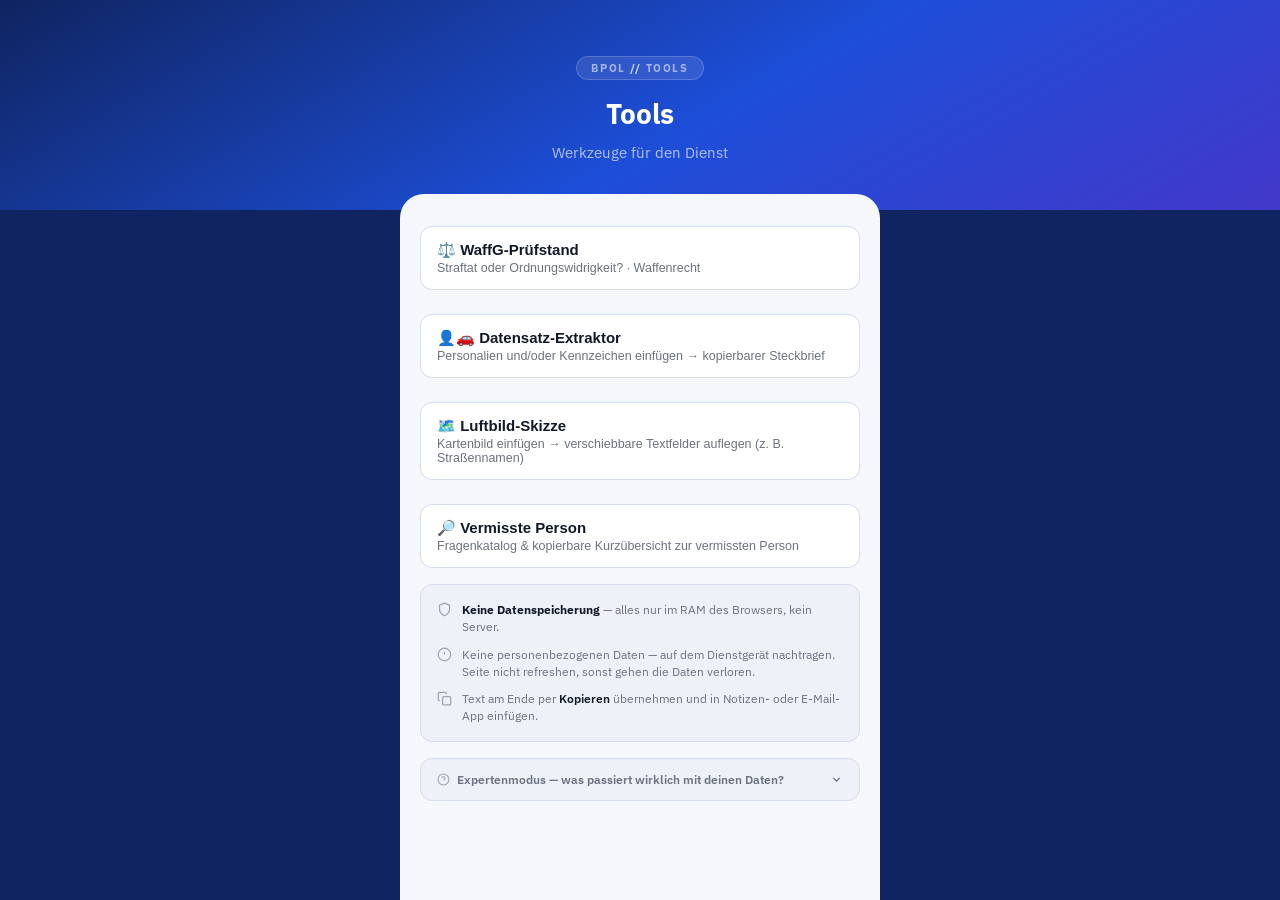
==== commit e15a85d6: "Luftbild-Skizze: Nordpfeil direkt ziehbar + Vermisste Person als Tool sichtbar - Geländetaufe: der r" ====
--- a/index.html
+++ b/index.html
@@ -6,7 +6,7 @@
   <meta http-equiv="Cache-Control" content="no-cache, no-store, must-revalidate">
   <meta http-equiv="Pragma" content="no-cache">
   <meta http-equiv="Expires" content="0">
-  <title>Tools v3.87</title>
+  <title>Tools v3.91</title>
   <link rel="manifest" href="./manifest.webmanifest">
   <meta name="theme-color" content="#0f2460">
   <link rel="icon" href="./icon-192.png">
@@ -15,7 +15,7 @@
   <meta name="mobile-web-app-capable" content="yes">
   <meta name="apple-mobile-web-app-status-bar-style" content="black-translucent">
   <meta name="apple-mobile-web-app-title" content="Tools">
-  <link rel="stylesheet" href="style.css?v=3.87">
+  <link rel="stylesheet" href="style.css?v=3.91">
 </head>
 <body>
 
@@ -53,6 +53,10 @@
     <button class="btn-tool" id="btnOpenKarte">
       <span class="btn-tool-name">&#128506;&#65039; Luftbild-Skizze</span>
       <span class="btn-tool-sub">Kartenbild einf&uuml;gen &rarr; verschiebbare Textfelder auflegen (z.&nbsp;B. Stra&szlig;ennamen)</span>
+    </button>
+    <button class="btn-tool" id="btnOpenVermisst">
+      <span class="btn-tool-name">&#128270; Vermisste Person</span>
+      <span class="btn-tool-sub">Fragenkatalog &amp; kopierbare Kurz&uuml;bersicht zur vermissten Person</span>
     </button>
     <div class="start-disclaimer">
       <div class="disclaimer-row">
@@ -1032,7 +1036,7 @@
   <div style="width:80px"></div>
 </div>
 
-<script src="script.js?v=3.87"></script>
+<script src="script.js?v=3.91"></script>
 <script>if('serviceWorker'in navigator){navigator.serviceWorker.register('./sw.js').catch(function(){});}</script>
 
 <!-- Bericht-Generierungs-Overlay -->
--- a/style.css
+++ b/style.css
@@ -2051,9 +2051,17 @@
   position: absolute; inset: 0; border-radius: 50%;
   border: 2.5px solid rgba(20,30,50,.9); background: transparent;
 }
-.kg-ring::before {
-  content: ""; position: absolute; top: -3px; left: 50%; transform: translateX(-50%);
-  border-left: 7px solid transparent; border-right: 7px solid transparent; border-bottom: 13px solid #dc2626;
+/* Nordpfeil-Nadel (dreht mit rot+northRot); rote Nadel greifbar zum Norden-Einstellen */
+.kg-north { position: absolute; inset: 0; pointer-events: none; transform-origin: 50% 50%; z-index: 3; }
+.kg-north-line {
+  position: absolute; left: 50%; top: 2%; width: 5px; height: 48%;
+  transform: translateX(-50%); background: #dc2626; border-radius: 3px;
+  pointer-events: auto; cursor: grab; touch-action: none;
+}
+.kg-north-head {
+  position: absolute; left: 50%; top: calc(2% - 12px); transform: translateX(-50%);
+  border-left: 9px solid transparent; border-right: 9px solid transparent; border-bottom: 14px solid #dc2626;
+  pointer-events: auto; cursor: grab; touch-action: none;
 }
 .kg-num {
   position: absolute; transform: translate(-50%, -50%); pointer-events: none; z-index: 4;
@@ -2061,23 +2069,16 @@
   border-radius: .35em; padding: 0 .32em; line-height: 1.3;
   box-shadow: 0 1px 5px rgba(0,0,0,.3);
 }
+.kg-north-n {
+  color: #fff; background: #dc2626; pointer-events: auto; cursor: grab; z-index: 5;
+  box-shadow: 0 1px 5px rgba(0,0,0,.35);
+}
 .kc-rotate {
-  position: absolute; top: -34px; left: 50%; transform: translateX(-50%);
+  position: absolute; left: -11px; bottom: -11px;
   width: 24px; height: 24px; border-radius: 50%; background: #fff; border: 2px solid var(--accent);
   color: var(--accent); cursor: grab; touch-action: none; box-shadow: 0 1px 4px rgba(0,0,0,.3);
-  font-size: 15px; font-weight: 700; line-height: 1;
+  font-size: 15px; font-weight: 700; line-height: 1; z-index: 6;
   display: flex; align-items: center; justify-content: center;
-  opacity: 0; transition: opacity .12s;
-}
-.kc-rotate::after {
-  content: ""; position: absolute; top: 22px; left: 50%; transform: translateX(-50%);
-  width: 2px; height: 12px; background: var(--accent);
-}
-.kg-move {
-  position: absolute; bottom: -34px; left: 50%; transform: translateX(-50%);
-  width: 24px; height: 24px; border-radius: 50%; background: #fff; border: 2px solid var(--accent);
-  cursor: grab; touch-action: none; box-shadow: 0 1px 4px rgba(0,0,0,.3);
-  font-size: 13px; line-height: 1; display: flex; align-items: center; justify-content: center;
   opacity: 0; transition: opacity .12s;
 }
 .kg-eye {
@@ -2088,7 +2089,6 @@
 }
 .kg-eye.off { color: var(--muted, #889); border-color: var(--muted, #889); }
 .karte-gelaende:hover .kc-rotate, .karte-gelaende.sel .kc-rotate,
-.karte-gelaende:hover .kg-move, .karte-gelaende.sel .kg-move,
 .karte-gelaende:hover .karte-handle, .karte-gelaende.sel .karte-handle,
 .karte-gelaende:hover .kg-eye, .karte-gelaende.sel .kg-eye,
 .karte-gelaende:hover .karte-del, .karte-gelaende.sel .karte-del { opacity: 1; }
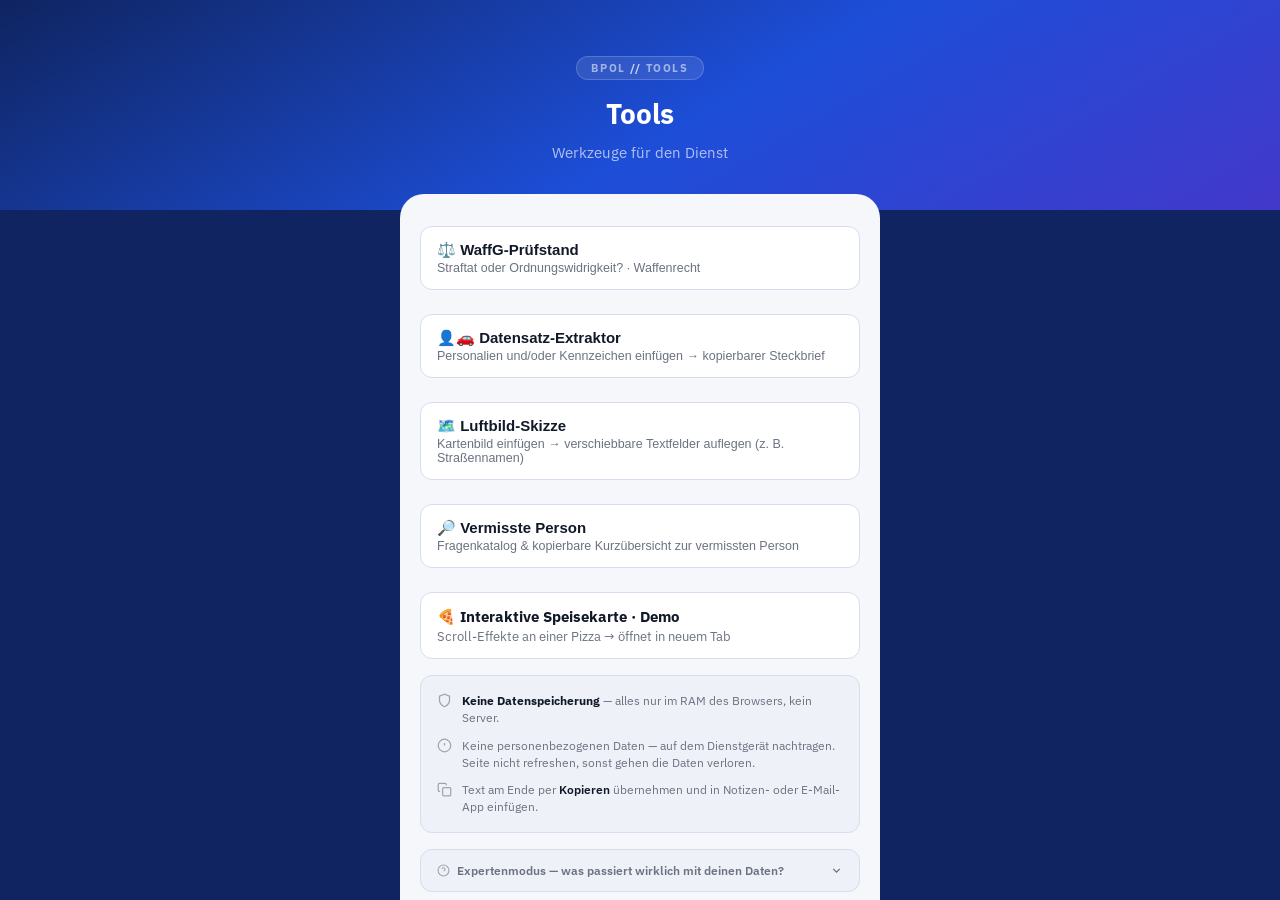
==== commit ed39603b: "Tools: Button zur interaktiven Speisekarten-Demo (öffnet Artifact in neuem Tab) Neuer Start-Button '" ====
--- a/index.html
+++ b/index.html
@@ -6,7 +6,7 @@
   <meta http-equiv="Cache-Control" content="no-cache, no-store, must-revalidate">
   <meta http-equiv="Pragma" content="no-cache">
   <meta http-equiv="Expires" content="0">
-  <title>Tools v3.91</title>
+  <title>Tools v3.92</title>
   <link rel="manifest" href="./manifest.webmanifest">
   <meta name="theme-color" content="#0f2460">
   <link rel="icon" href="./icon-192.png">
@@ -15,7 +15,7 @@
   <meta name="mobile-web-app-capable" content="yes">
   <meta name="apple-mobile-web-app-status-bar-style" content="black-translucent">
   <meta name="apple-mobile-web-app-title" content="Tools">
-  <link rel="stylesheet" href="style.css?v=3.91">
+  <link rel="stylesheet" href="style.css?v=3.92">
 </head>
 <body>
 
@@ -58,6 +58,10 @@
       <span class="btn-tool-name">&#128270; Vermisste Person</span>
       <span class="btn-tool-sub">Fragenkatalog &amp; kopierbare Kurz&uuml;bersicht zur vermissten Person</span>
     </button>
+    <a class="btn-tool" id="btnOpenMenu" href="https://claude.ai/code/artifact/8111c68c-5669-41a5-8004-f9ee40e8009f" target="_blank" rel="noopener">
+      <span class="btn-tool-name">&#127829; Interaktive Speisekarte &middot; Demo</span>
+      <span class="btn-tool-sub">Scroll-Effekte an einer Pizza &rarr; &ouml;ffnet in neuem Tab</span>
+    </a>
     <div class="start-disclaimer">
       <div class="disclaimer-row">
         <svg width="15" height="15" fill="none" stroke="currentColor" stroke-width="2" viewBox="0 0 24 24"><path d="M12 22s8-4 8-10V5l-8-3-8 3v7c0 6 8 10 8 10z"/></svg>
@@ -1036,7 +1040,7 @@
   <div style="width:80px"></div>
 </div>
 
-<script src="script.js?v=3.91"></script>
+<script src="script.js?v=3.92"></script>
 <script>if('serviceWorker'in navigator){navigator.serviceWorker.register('./sw.js').catch(function(){});}</script>
 
 <!-- Bericht-Generierungs-Overlay -->
--- a/style.css
+++ b/style.css
@@ -1848,6 +1848,7 @@
   background: var(--surface); border: 1.5px solid var(--border); border-radius: 12px;
   cursor: pointer; text-align: left; transition: border-color .15s, box-shadow .15s;
 }
+a.btn-tool { text-decoration: none; color: inherit; }
 .btn-tool:hover { border-color: var(--accent); box-shadow: 0 2px 10px rgba(0,0,0,.05); }
 .btn-tool-name { font-size: 15px; font-weight: 700; color: var(--text); }
 .btn-tool-sub { font-size: 12.5px; color: var(--muted); }
